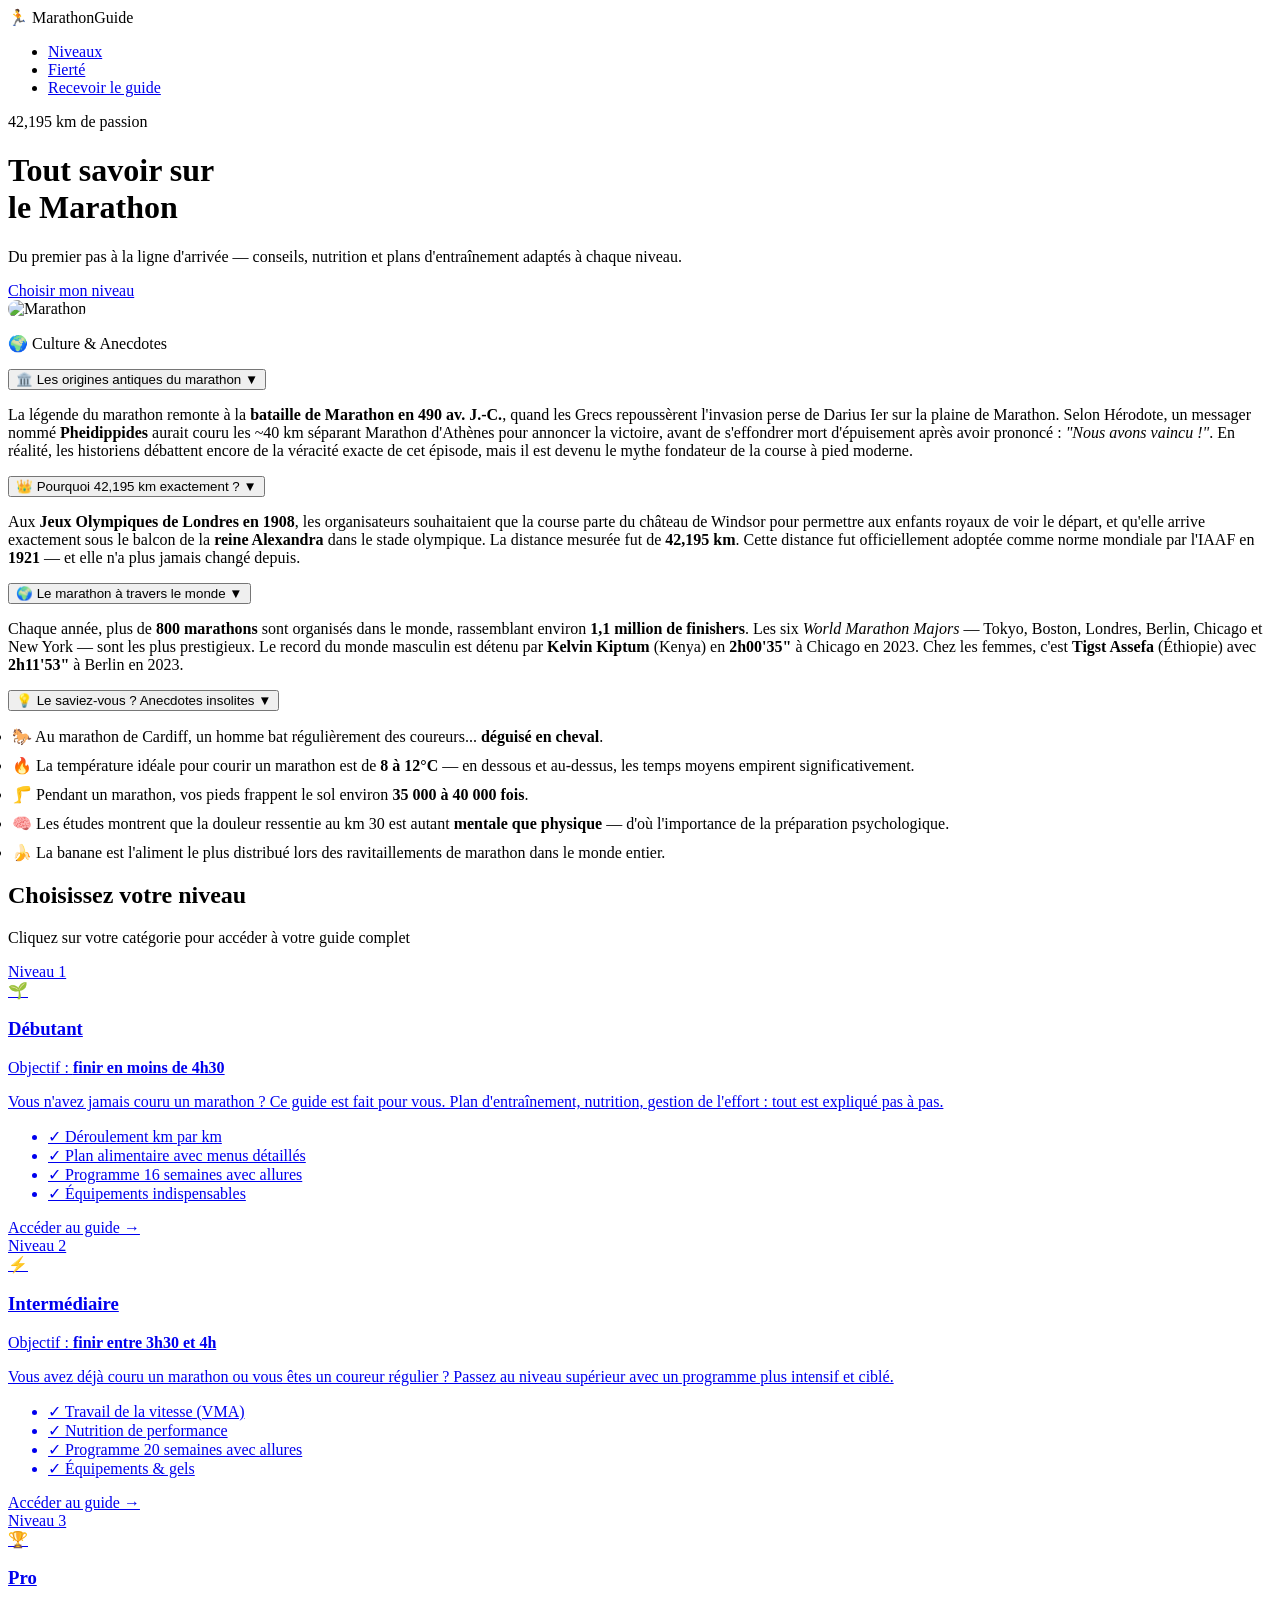
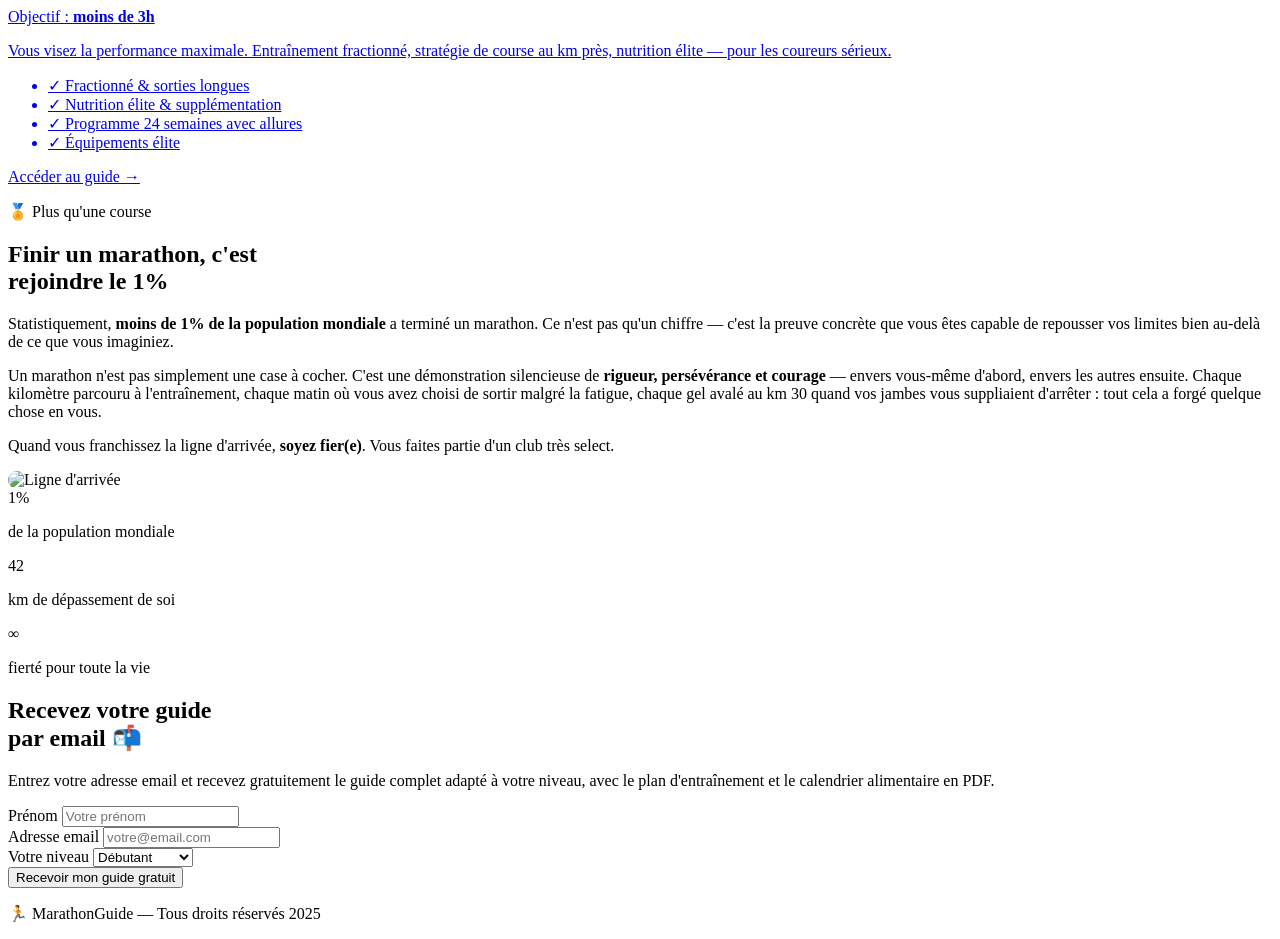
==== index.html @ 60607387 "Add files via upload" ====
<!DOCTYPE html>
<html lang="fr">
<head>
  <meta charset="UTF-8" />
  <meta name="viewport" content="width=device-width, initial-scale=1.0"/>
  <title>Marathon Guide – Tout savoir sur le marathon</title>
  <link rel="preconnect" href="https://fonts.googleapis.com">
  <link href="https://fonts.googleapis.com/css2?family=Bebas+Neue&family=Lora:ital,wght@0,400;0,600;1,400&family=DM+Sans:wght@300;400;500&display=swap" rel="stylesheet">
  <link rel="stylesheet" href="css/style.css">
</head>
<body>

  <!-- NAVBAR -->
  <nav class="navbar">
    <div class="nav-logo">🏃 Marathon<span>Guide</span></div>
    <ul class="nav-links">
      <li><a href="#niveaux">Niveaux</a></li>
      <li><a href="#fierte">Fierté</a></li>
      <li><a href="#contact" class="nav-cta">Recevoir le guide</a></li>
    </ul>
  </nav>

  <!-- HERO -->
  <header class="hero">
    <div class="hero-content">
      <p class="hero-tag">42,195 km de passion</p>
      <h1>Tout savoir sur<br><span>le Marathon</span></h1>
      <p class="hero-sub">Du premier pas à la ligne d'arrivée — conseils, nutrition et plans d'entraînement adaptés à chaque niveau.</p>
      <a href="#niveaux" class="btn-hero">Choisir mon niveau</a>
    </div>
    <div class="hero-visual">
      <img src="images/course.png" alt="Marathon" style="width:100%; height:420px; object-fit:cover; border-radius:18px;">
    </div>
  </header>

  <!-- ====== ACCORDÉON CULTURE ====== -->
  <section class="accordion-section">
    <div class="accordion-wrap">
      <p class="accordion-label">🌍 Culture & Anecdotes</p>

      <div class="accordion-item">
        <button class="accordion-btn" onclick="toggleAccordion(this)">
          <span>🏛️ Les origines antiques du marathon</span>
          <span class="accordion-arrow">▼</span>
        </button>
        <div class="accordion-body">
          <p>La légende du marathon remonte à la <strong>bataille de Marathon en 490 av. J.-C.</strong>, quand les Grecs repoussèrent l'invasion perse de Darius Ier sur la plaine de Marathon. Selon Hérodote, un messager nommé <strong>Pheidippides</strong> aurait couru les ~40 km séparant Marathon d'Athènes pour annoncer la victoire, avant de s'effondrer mort d'épuisement après avoir prononcé : <em>"Nous avons vaincu !"</em>. En réalité, les historiens débattent encore de la véracité exacte de cet épisode, mais il est devenu le mythe fondateur de la course à pied moderne.</p>
        </div>
      </div>

      <div class="accordion-item">
        <button class="accordion-btn" onclick="toggleAccordion(this)">
          <span>👑 Pourquoi 42,195 km exactement ?</span>
          <span class="accordion-arrow">▼</span>
        </button>
        <div class="accordion-body">
          <p>Aux <strong>Jeux Olympiques de Londres en 1908</strong>, les organisateurs souhaitaient que la course parte du château de Windsor pour permettre aux enfants royaux de voir le départ, et qu'elle arrive exactement sous le balcon de la <strong>reine Alexandra</strong> dans le stade olympique. La distance mesurée fut de <strong>42,195 km</strong>. Cette distance fut officiellement adoptée comme norme mondiale par l'IAAF en <strong>1921</strong> — et elle n'a plus jamais changé depuis.</p>
        </div>
      </div>

      <div class="accordion-item">
        <button class="accordion-btn" onclick="toggleAccordion(this)">
          <span>🌍 Le marathon à travers le monde</span>
          <span class="accordion-arrow">▼</span>
        </button>
        <div class="accordion-body">
          <p>Chaque année, plus de <strong>800 marathons</strong> sont organisés dans le monde, rassemblant environ <strong>1,1 million de finishers</strong>. Les six <em>World Marathon Majors</em> — Tokyo, Boston, Londres, Berlin, Chicago et New York — sont les plus prestigieux. Le record du monde masculin est détenu par <strong>Kelvin Kiptum</strong> (Kenya) en <strong>2h00'35"</strong> à Chicago en 2023. Chez les femmes, c'est <strong>Tigst Assefa</strong> (Éthiopie) avec <strong>2h11'53"</strong> à Berlin en 2023.</p>
        </div>
      </div>

      <div class="accordion-item">
        <button class="accordion-btn" onclick="toggleAccordion(this)">
          <span>💡 Le saviez-vous ? Anecdotes insolites</span>
          <span class="accordion-arrow">▼</span>
        </button>
        <div class="accordion-body">
          <ul style="display:flex; flex-direction:column; gap:10px; padding-left:4px;">
            <li>🐎 Au marathon de Cardiff, un homme bat régulièrement des coureurs... <strong>déguisé en cheval</strong>.</li>
            <li>🔥 La température idéale pour courir un marathon est de <strong>8 à 12°C</strong> — en dessous et au-dessus, les temps moyens empirent significativement.</li>
            <li>🦵 Pendant un marathon, vos pieds frappent le sol environ <strong>35 000 à 40 000 fois</strong>.</li>
            <li>🧠 Les études montrent que la douleur ressentie au km 30 est autant <strong>mentale que physique</strong> — d'où l'importance de la préparation psychologique.</li>
            <li>🍌 La banane est l'aliment le plus distribué lors des ravitaillements de marathon dans le monde entier.</li>
          </ul>
        </div>
      </div>

    </div>
  </section>

  <!-- ====== SECTION NIVEAUX ====== -->
  <section class="niveaux" id="niveaux">
    <div class="section-header">
      <h2>Choisissez votre niveau</h2>
      <p>Cliquez sur votre catégorie pour accéder à votre guide complet</p>
    </div>
    <div class="cards-grid">

      <a href="debutant.html" class="level-card debutant">
        <div class="card-badge">Niveau 1</div>
        <div class="card-icon">🌱</div>
        <h3>Débutant</h3>
        <p class="card-goal">Objectif : <strong>finir en moins de 4h30</strong></p>
        <p class="card-desc">Vous n'avez jamais couru un marathon ? Ce guide est fait pour vous. Plan d'entraînement, nutrition, gestion de l'effort : tout est expliqué pas à pas.</p>
        <ul class="card-topics">
          <li>✓ Déroulement km par km</li>
          <li>✓ Plan alimentaire avec menus détaillés</li>
          <li>✓ Programme 16 semaines avec allures</li>
          <li>✓ Équipements indispensables</li>
        </ul>
        <div class="card-cta">Accéder au guide →</div>
      </a>

      <a href="intermediaire.html" class="level-card intermediaire">
        <div class="card-badge">Niveau 2</div>
        <div class="card-icon">⚡</div>
        <h3>Intermédiaire</h3>
        <p class="card-goal">Objectif : <strong>finir entre 3h30 et 4h</strong></p>
        <p class="card-desc">Vous avez déjà couru un marathon ou vous êtes un coureur régulier ? Passez au niveau supérieur avec un programme plus intensif et ciblé.</p>
        <ul class="card-topics">
          <li>✓ Travail de la vitesse (VMA)</li>
          <li>✓ Nutrition de performance</li>
          <li>✓ Programme 20 semaines avec allures</li>
          <li>✓ Équipements & gels</li>
        </ul>
        <div class="card-cta">Accéder au guide →</div>
      </a>

      <a href="pro.html" class="level-card pro">
        <div class="card-badge">Niveau 3</div>
        <div class="card-icon">🏆</div>
        <h3>Pro</h3>
        <p class="card-goal">Objectif : <strong>moins de 3h</strong></p>
        <p class="card-desc">Vous visez la performance maximale. Entraînement fractionné, stratégie de course au km près, nutrition élite — pour les coureurs sérieux.</p>
        <ul class="card-topics">
          <li>✓ Fractionné & sorties longues</li>
          <li>✓ Nutrition élite & supplémentation</li>
          <li>✓ Programme 24 semaines avec allures</li>
          <li>✓ Équipements élite</li>
        </ul>
        <div class="card-cta">Accéder au guide →</div>
      </a>

    </div>
  </section>

  <!-- ====== SECTION FIERTÉ ====== -->
  <section class="fierte-section" id="fierte">
    <div class="fierte-inner">
      <div class="fierte-text">
        <p class="section-tag">🏅 Plus qu'une course</p>
        <h2>Finir un marathon, c'est<br><span>rejoindre le 1%</span></h2>
        <p>Statistiquement, <strong>moins de 1% de la population mondiale</strong> a terminé un marathon. Ce n'est pas qu'un chiffre — c'est la preuve concrète que vous êtes capable de repousser vos limites bien au-delà de ce que vous imaginiez.</p>
        <p>Un marathon n'est pas simplement une case à cocher. C'est une démonstration silencieuse de <strong>rigueur, persévérance et courage</strong> — envers vous-même d'abord, envers les autres ensuite. Chaque kilomètre parcouru à l'entraînement, chaque matin où vous avez choisi de sortir malgré la fatigue, chaque gel avalé au km 30 quand vos jambes vous suppliaient d'arrêter : tout cela a forgé quelque chose en vous.</p>
        <p>Quand vous franchissez la ligne d'arrivée, <strong>soyez fier(e)</strong>. Vous faites partie d'un club très select.</p>
      </div>
      <div class="fierte-visual">
        <img src="images/Finish.png" alt="Ligne d'arrivée" style="width:100%; border-radius:18px; object-fit:cover;">
        <div class="fierte-stats-row">
          <div class="fierte-stat"><span>1%</span><p>de la population mondiale</p></div>
          <div class="fierte-stat"><span>42</span><p>km de dépassement de soi</p></div>
          <div class="fierte-stat"><span>∞</span><p>fierté pour toute la vie</p></div>
        </div>
      </div>
    </div>
  </section>

  <!-- CONTACT -->
  <section class="contact" id="contact">
    <div class="contact-inner">
      <div class="contact-text">
        <h2>Recevez votre guide<br>par email 📬</h2>
        <p>Entrez votre adresse email et recevez gratuitement le guide complet adapté à votre niveau, avec le plan d'entraînement et le calendrier alimentaire en PDF.</p>
      </div>
      <form class="contact-form" onsubmit="handleSubmit(event)">
        <div class="form-group">
          <label for="prenom">Prénom</label>
          <input type="text" id="prenom" placeholder="Votre prénom" required>
        </div>
        <div class="form-group">
          <label for="email">Adresse email</label>
          <input type="email" id="email" placeholder="votre@email.com" required>
        </div>
        <div class="form-group">
          <label for="niveau">Votre niveau</label>
          <select id="niveau">
            <option value="debutant">Débutant</option>
            <option value="intermediaire">Intermédiaire</option>
            <option value="pro">Pro</option>
          </select>
        </div>
        <button type="submit" class="btn-submit">Recevoir mon guide gratuit</button>
        <p class="form-note" id="form-msg"></p>
      </form>
    </div>
  </section>

  <footer class="footer">
    <p>🏃 MarathonGuide — Tous droits réservés 2025</p>
  </footer>

  <script>
    function handleSubmit(e) {
      e.preventDefault();
      const prenom = document.getElementById('prenom').value;
      const msg = document.getElementById('form-msg');
      msg.textContent = `Merci ${prenom} ! Votre guide arrive dans votre boîte mail. 🎉`;
      msg.style.color = '#e8f5e9';
      e.target.reset();
    }

    function toggleAccordion(btn) {
      const body = btn.nextElementSibling;
      const arrow = btn.querySelector('.accordion-arrow');
      const isOpen = body.classList.contains('open');
      /* Fermer tous les autres */
      document.querySelectorAll('.accordion-body.open').forEach(b => {
        b.classList.remove('open');
        b.previousElementSibling.querySelector('.accordion-arrow').textContent = '▼';
      });
      if (!isOpen) {
        body.classList.add('open');
        arrow.textContent = '▲';
      }
    }
  </script>
</body>
</html>
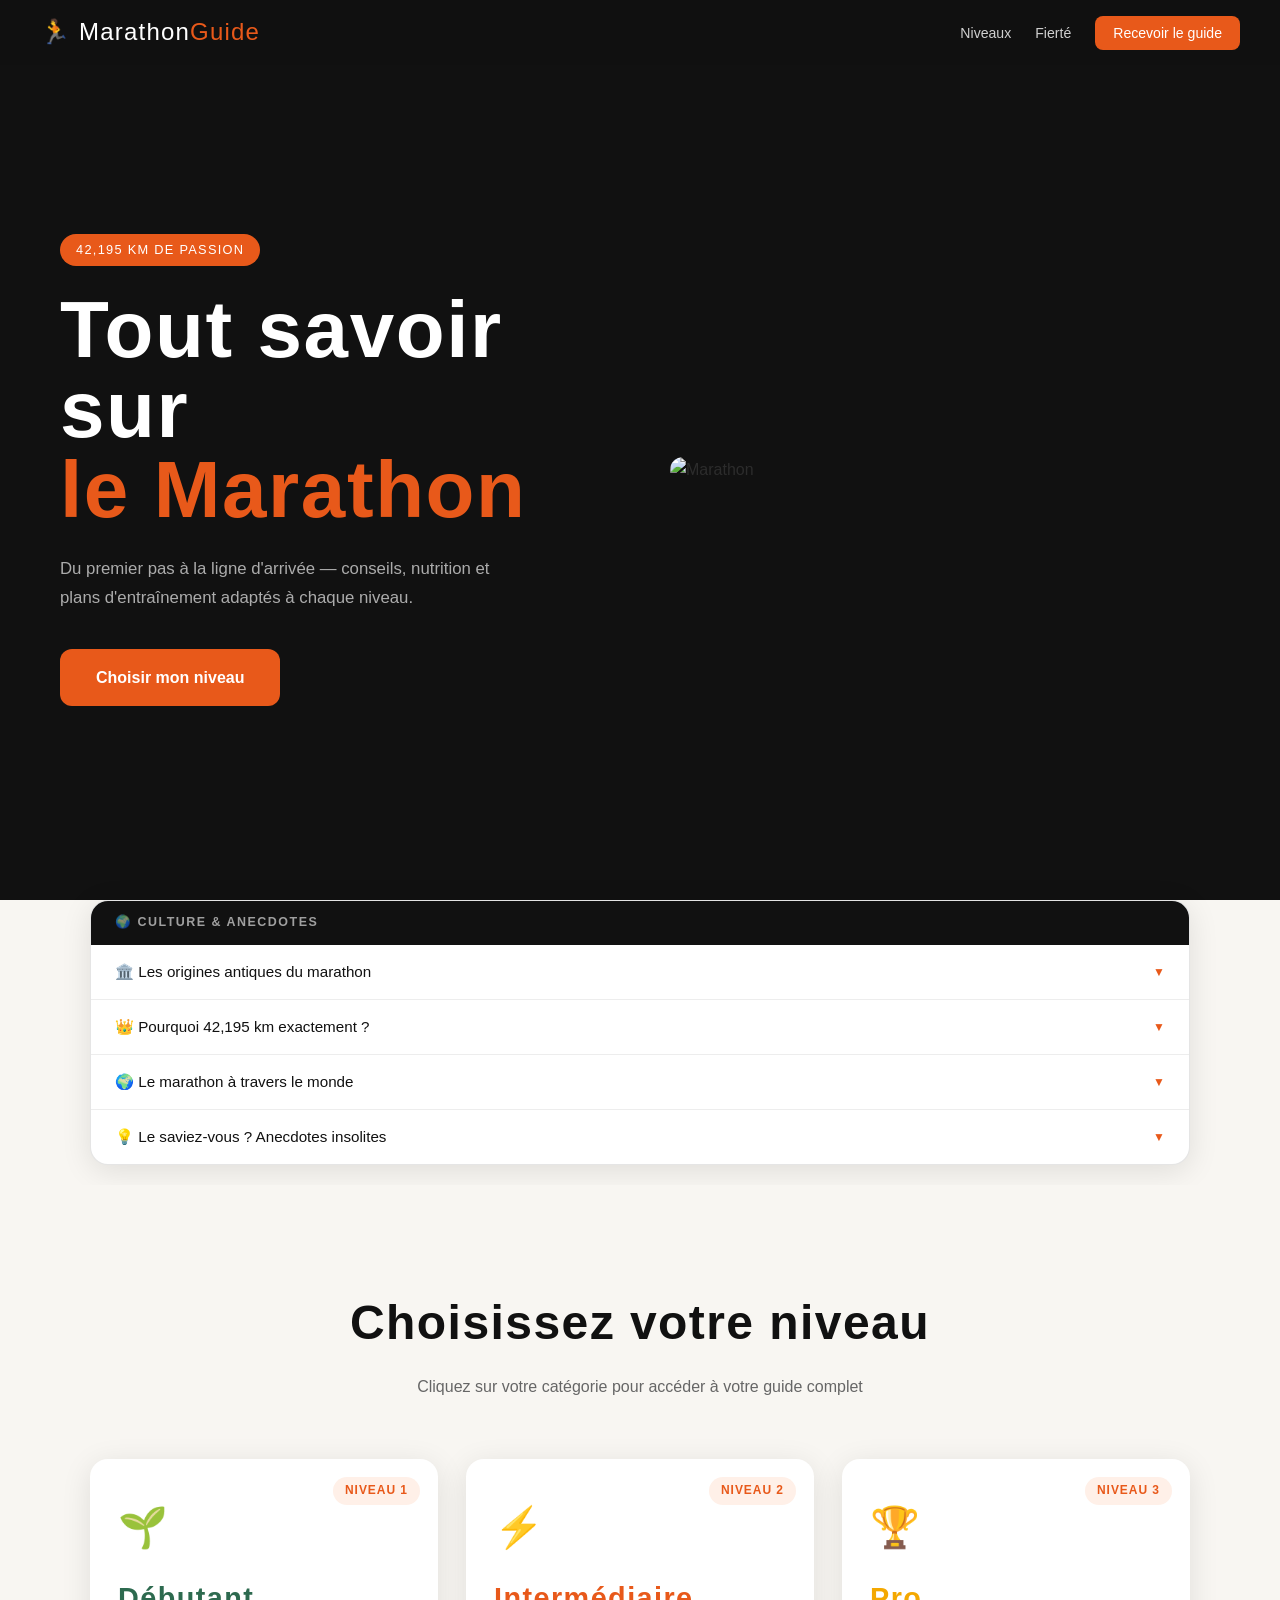
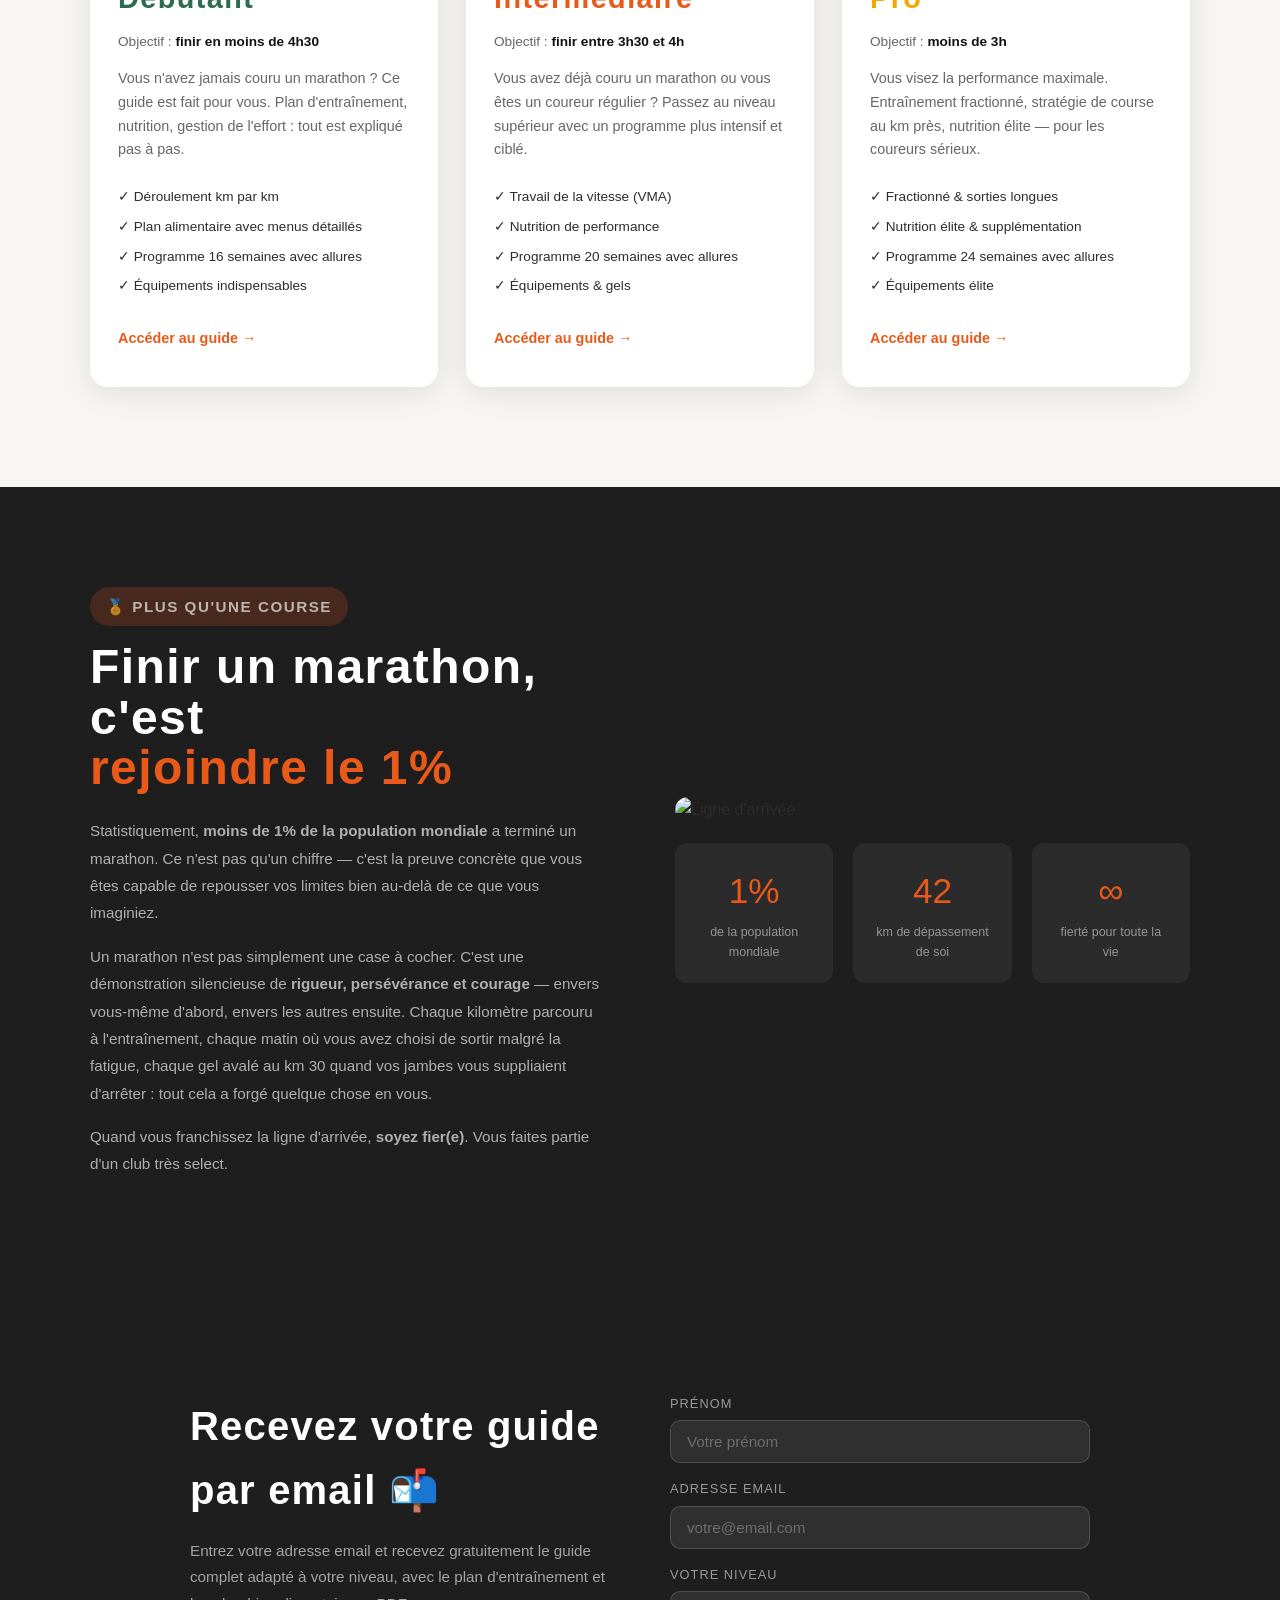
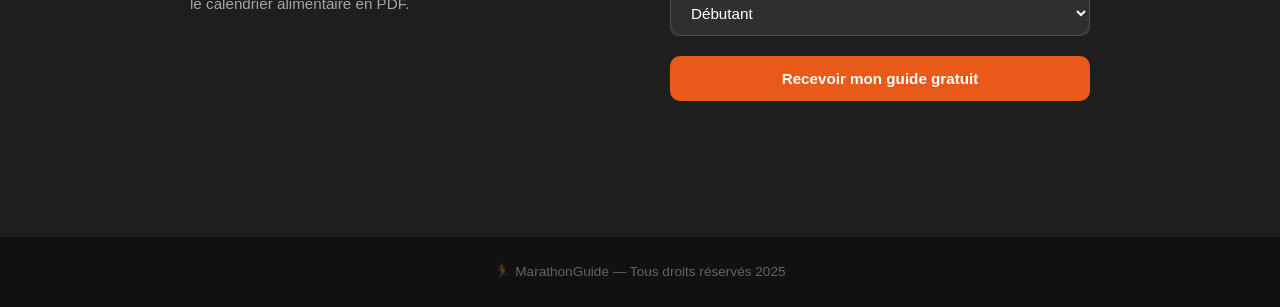
==== commit 5c6340c2: "Update index.html" ====
--- a/index.html
+++ b/index.html
@@ -6,7 +6,7 @@
   <title>Marathon Guide – Tout savoir sur le marathon</title>
   <link rel="preconnect" href="https://fonts.googleapis.com">
   <link href="https://fonts.googleapis.com/css2?family=Bebas+Neue&family=Lora:ital,wght@0,400;0,600;1,400&family=DM+Sans:wght@300;400;500&display=swap" rel="stylesheet">
-  <link rel="stylesheet" href="css/style.css">
+  <link rel="stylesheet" href="style.css">
 </head>
 <body>
 
@@ -224,4 +224,4 @@
     }
   </script>
 </body>
-</html>+</html>
--- a/style.css
+++ b/style.css
@@ -0,0 +1,586 @@
+/* ===========================
+   VARIABLES & RESET
+=========================== */
+*, *::before, *::after { box-sizing: border-box; margin: 0; padding: 0; }
+
+:root {
+  --orange: #e8591a;
+  --orange-dark: #c44a10;
+  --orange-light: #fff0e8;
+  --green: #2d6a4f;
+  --blue: #1a3a6b;
+  --gold: #f4a800;
+  --dark: #111111;
+  --dark2: #1e1e1e;
+  --text: #2c2c2c;
+  --muted: #666;
+  --light: #f8f6f2;
+  --white: #ffffff;
+  --radius: 18px;
+  --shadow: 0 6px 30px rgba(0,0,0,0.10);
+  --shadow-lg: 0 12px 50px rgba(0,0,0,0.18);
+}
+
+html { scroll-behavior: smooth; }
+
+body {
+  font-family: 'DM Sans', sans-serif;
+  color: var(--text);
+  background: var(--light);
+  line-height: 1.6;
+}
+
+/* ===========================
+   NAVBAR
+=========================== */
+.navbar {
+  position: fixed; top: 0; left: 0; right: 0; z-index: 100;
+  display: flex; align-items: center; justify-content: space-between;
+  padding: 0 40px; height: 65px;
+  background: rgba(17,17,17,0.96);
+  backdrop-filter: blur(10px);
+}
+
+.nav-logo {
+  font-family: 'Bebas Neue', sans-serif;
+  font-size: 1.5rem; color: var(--white);
+  text-decoration: none; letter-spacing: 0.05em;
+}
+.nav-logo span { color: var(--orange); }
+
+.nav-links { display: flex; align-items: center; gap: 24px; list-style: none; }
+.nav-links a { color: rgba(255,255,255,0.8); text-decoration: none; font-size: 0.88rem; transition: color 0.2s; }
+.nav-links a:hover { color: var(--white); }
+
+.nav-cta {
+  background: var(--orange) !important; color: var(--white) !important;
+  padding: 9px 18px; border-radius: 8px; font-weight: 500 !important;
+}
+.nav-cta:hover { background: var(--orange-dark) !important; }
+
+/* ===========================
+   HERO
+=========================== */
+.hero {
+  min-height: 100vh; display: flex; align-items: center;
+  background: var(--dark); padding: 100px 60px 60px; gap: 60px;
+}
+.hero-content { flex: 1; max-width: 560px; }
+
+.hero-tag {
+  display: inline-block; background: var(--orange); color: white;
+  font-size: 0.8rem; font-weight: 500; letter-spacing: 0.1em;
+  text-transform: uppercase; padding: 6px 16px; border-radius: 50px; margin-bottom: 24px;
+}
+
+.hero h1 {
+  font-family: 'Bebas Neue', sans-serif;
+  font-size: 5rem; line-height: 1; color: var(--white);
+  margin-bottom: 24px; letter-spacing: 0.02em;
+}
+.hero h1 span { color: var(--orange); }
+
+.hero-sub {
+  font-size: 1.05rem; color: rgba(255,255,255,0.65);
+  line-height: 1.75; margin-bottom: 36px; max-width: 440px;
+}
+
+.btn-hero {
+  display: inline-block; background: var(--orange); color: var(--white);
+  font-size: 1rem; font-weight: 600; padding: 16px 36px; border-radius: 12px;
+  text-decoration: none; transition: background 0.2s, transform 0.15s;
+}
+.btn-hero:hover { background: var(--orange-dark); transform: translateY(-2px); }
+
+.hero-visual { flex: 1; }
+
+/* ===========================
+   SECTION HISTOIRE
+=========================== */
+.histoire-section {
+  background: var(--dark); padding: 100px 60px;
+}
+
+.histoire-inner {
+  max-width: 1100px; margin: 0 auto;
+  display: grid; grid-template-columns: 1.4fr 1fr; gap: 70px; align-items: start;
+}
+
+.section-tag {
+  display: inline-block; background: rgba(232,89,26,0.2); color: var(--orange);
+  font-size: 0.8rem; font-weight: 600; letter-spacing: 0.1em;
+  text-transform: uppercase; padding: 6px 16px; border-radius: 50px; margin-bottom: 16px;
+}
+
+.histoire-text h2 {
+  font-family: 'Bebas Neue', sans-serif;
+  font-size: 2.8rem; color: var(--white); letter-spacing: 0.03em; margin-bottom: 20px;
+}
+
+.histoire-text p {
+  color: rgba(255,255,255,0.65); font-size: 0.95rem; line-height: 1.8; margin-bottom: 16px;
+}
+
+/* Encadré fun fact */
+.funfact-box {
+  display: flex; gap: 16px; align-items: flex-start;
+  background: rgba(244,168,0,0.12); border-left: 3px solid var(--gold);
+  border-radius: 12px; padding: 20px; margin: 24px 0;
+}
+
+.funfact-icon { font-size: 2rem; flex-shrink: 0; }
+
+.funfact-box strong { color: var(--gold); display: block; margin-bottom: 6px; font-size: 0.95rem; }
+.funfact-box p { color: rgba(255,255,255,0.65); font-size: 0.88rem; line-height: 1.65; margin: 0; }
+
+/* Statistiques côté droit */
+.histoire-stats {
+  display: flex; flex-direction: column; gap: 16px;
+}
+
+.stat-card {
+  background: rgba(255,255,255,0.06); border: 1px solid rgba(255,255,255,0.1);
+  border-radius: 14px; padding: 24px;
+}
+
+.stat-number {
+  font-family: 'Bebas Neue', sans-serif;
+  font-size: 3rem; color: var(--orange); letter-spacing: 0.02em; line-height: 1;
+}
+
+.stat-label { color: rgba(255,255,255,0.5); font-size: 0.85rem; margin-top: 4px; }
+
+/* ===========================
+   SECTION NIVEAUX
+=========================== */
+.niveaux { padding: 100px 40px; background: var(--light); }
+
+.section-header { text-align: center; margin-bottom: 60px; }
+.section-header h2 {
+  font-family: 'Bebas Neue', sans-serif;
+  font-size: 3rem; color: var(--dark); letter-spacing: 0.03em; margin-bottom: 12px;
+}
+.section-header p { color: var(--muted); font-size: 1rem; }
+
+.cards-grid {
+  display: grid; grid-template-columns: repeat(3, 1fr);
+  gap: 28px; max-width: 1100px; margin: 0 auto;
+}
+
+.level-card {
+  background: var(--white); border-radius: var(--radius); padding: 36px 28px;
+  text-decoration: none; color: var(--text); box-shadow: var(--shadow);
+  transition: transform 0.25s, box-shadow 0.25s;
+  position: relative; overflow: hidden; display: block;
+  animation: fadeUp 0.6s ease both;
+}
+.level-card:hover { transform: translateY(-6px); box-shadow: var(--shadow-lg); }
+
+.card-badge {
+  position: absolute; top: 18px; right: 18px;
+  font-size: 0.75rem; font-weight: 600; letter-spacing: 0.08em;
+  text-transform: uppercase; padding: 4px 12px; border-radius: 50px;
+  background: var(--orange-light); color: var(--orange);
+}
+
+.card-icon { font-size: 2.5rem; margin-bottom: 16px; display: block; }
+
+.level-card h3 {
+  font-family: 'Bebas Neue', sans-serif;
+  font-size: 1.8rem; letter-spacing: 0.05em; margin-bottom: 10px;
+}
+
+.debutant h3 { color: var(--green); }
+.intermediaire h3 { color: var(--orange); }
+.pro h3 { color: var(--gold); }
+
+.card-goal { font-size: 0.85rem; color: var(--muted); margin-bottom: 14px; }
+.card-goal strong { color: var(--dark); }
+.card-desc { font-size: 0.9rem; color: var(--muted); line-height: 1.65; margin-bottom: 20px; }
+
+.card-topics { list-style: none; margin-bottom: 24px; }
+.card-topics li { font-size: 0.85rem; color: var(--text); padding: 4px 0; }
+
+.card-cta { display: inline-block; font-size: 0.9rem; font-weight: 600; color: var(--orange); transition: letter-spacing 0.2s; }
+.level-card:hover .card-cta { letter-spacing: 0.03em; }
+
+.level-card:nth-child(1) { animation-delay: 0.1s; }
+.level-card:nth-child(2) { animation-delay: 0.2s; }
+.level-card:nth-child(3) { animation-delay: 0.3s; }
+
+/* ===========================
+   SECTION FIERTÉ
+=========================== */
+.fierte-section {
+  background: var(--dark2); padding: 100px 60px;
+}
+
+.fierte-inner {
+  max-width: 1100px; margin: 0 auto;
+  display: grid; grid-template-columns: 1fr 1fr; gap: 70px; align-items: center;
+}
+
+.fierte-text h2 {
+  font-family: 'Bebas Neue', sans-serif;
+  font-size: 3rem; color: var(--white); letter-spacing: 0.03em;
+  line-height: 1.05; margin-bottom: 24px;
+}
+.fierte-text h2 span { color: var(--orange); }
+.fierte-text p { color: rgba(255,255,255,0.65); font-size: 0.95rem; line-height: 1.8; margin-bottom: 16px; }
+
+.fierte-stats-row {
+  display: flex; gap: 20px; margin-top: 20px;
+}
+
+.fierte-stat {
+  background: rgba(255,255,255,0.06); border-radius: 12px;
+  padding: 20px; text-align: center; flex: 1;
+}
+
+.fierte-stat span {
+  font-family: 'Bebas Neue', sans-serif;
+  font-size: 2.2rem; color: var(--orange); display: block;
+}
+
+.fierte-stat p { color: rgba(255,255,255,0.5); font-size: 0.78rem; margin-top: 4px; }
+
+/* ===========================
+   CONTACT
+=========================== */
+.contact { background: var(--dark2); padding: 100px 40px; }
+
+.contact-inner {
+  max-width: 900px; margin: 0 auto;
+  display: grid; grid-template-columns: 1fr 1fr; gap: 60px; align-items: start;
+}
+
+.contact-text h2 {
+  font-family: 'Bebas Neue', sans-serif;
+  font-size: 2.5rem; color: var(--white); letter-spacing: 0.03em; margin-bottom: 16px;
+}
+.contact-text p { color: rgba(255,255,255,0.6); font-size: 0.95rem; line-height: 1.75; }
+
+.contact-form { display: flex; flex-direction: column; gap: 16px; }
+
+.form-group { display: flex; flex-direction: column; gap: 6px; }
+
+.form-group label {
+  font-size: 0.8rem; font-weight: 500;
+  color: rgba(255,255,255,0.55); text-transform: uppercase; letter-spacing: 0.08em;
+}
+
+.form-group input, .form-group select {
+  background: rgba(255,255,255,0.08); border: 1px solid rgba(255,255,255,0.15);
+  border-radius: 10px; padding: 12px 16px; color: var(--white);
+  font-size: 0.95rem; font-family: 'DM Sans', sans-serif; outline: none; transition: border-color 0.2s;
+}
+.form-group input::placeholder { color: rgba(255,255,255,0.3); }
+.form-group input:focus, .form-group select:focus { border-color: var(--orange); }
+.form-group select option { background: var(--dark2); }
+
+.btn-submit {
+  background: var(--orange); color: var(--white); border: none;
+  border-radius: 10px; padding: 14px; font-size: 0.95rem; font-weight: 600;
+  font-family: 'DM Sans', sans-serif; cursor: pointer; transition: background 0.2s, transform 0.15s; margin-top: 4px;
+}
+.btn-submit:hover { background: var(--orange-dark); transform: translateY(-2px); }
+.form-note { font-size: 0.85rem; min-height: 20px; text-align: center; }
+
+/* ===========================
+   FOOTER
+=========================== */
+.footer {
+  background: var(--dark); text-align: center; padding: 24px;
+  color: rgba(255,255,255,0.35); font-size: 0.85rem;
+}
+
+/* ===========================
+   PAGES INTÉRIEURES
+=========================== */
+.inner-hero {
+  padding: 130px 60px 70px; background: var(--dark);
+  position: relative; overflow: hidden;
+}
+
+.debutant-bg { border-bottom: 4px solid var(--green); }
+.intermediaire-bg { border-bottom: 4px solid var(--orange); }
+.pro-bg { border-bottom: 4px solid var(--gold); }
+
+.inner-hero-content { position: relative; z-index: 1; max-width: 700px; }
+
+.level-tag {
+  display: inline-block; padding: 6px 18px; border-radius: 50px;
+  font-size: 0.85rem; font-weight: 600; margin-bottom: 20px;
+  background: rgba(255,255,255,0.12); color: var(--white);
+}
+
+.inner-hero h1 {
+  font-family: 'Bebas Neue', sans-serif;
+  font-size: 4rem; color: var(--white); letter-spacing: 0.03em;
+  margin-bottom: 14px; line-height: 1;
+}
+.inner-hero p { color: rgba(255,255,255,0.65); font-size: 1rem; }
+.inner-hero p strong { color: var(--white); }
+
+/* Onglets de navigation intérieure */
+.tab-nav {
+  background: var(--dark2); display: flex; gap: 0;
+  border-bottom: 1px solid rgba(255,255,255,0.08); position: sticky; top: 65px; z-index: 90;
+  overflow-x: auto;
+}
+
+.tab-link {
+  color: rgba(255,255,255,0.5); text-decoration: none; font-size: 0.88rem; font-weight: 500;
+  padding: 16px 24px; border-bottom: 3px solid transparent; white-space: nowrap;
+  transition: color 0.2s, border-color 0.2s;
+}
+.tab-link:hover, .tab-link.active { color: var(--white); border-bottom-color: var(--orange); }
+
+.inner-main { max-width: 960px; margin: 0 auto; padding: 0 30px; }
+
+/* Blocs de contenu */
+.content-block { padding: 70px 0; border-bottom: 1px solid rgba(0,0,0,0.08); }
+
+.content-block h2 {
+  font-family: 'Bebas Neue', sans-serif;
+  font-size: 2.2rem; letter-spacing: 0.04em; color: var(--dark); margin-bottom: 14px;
+}
+.content-block > p {
+  color: var(--muted); margin-bottom: 36px; font-size: 0.97rem; max-width: 700px;
+}
+
+/* ===========================
+   TIMELINE
+=========================== */
+.timeline { display: flex; flex-direction: column; position: relative; }
+
+.timeline::before {
+  content: ''; position: absolute; left: 68px; top: 0; bottom: 0;
+  width: 2px; background: linear-gradient(to bottom, var(--orange), var(--orange-light));
+}
+
+.timeline-item { display: flex; gap: 28px; padding: 20px 0; align-items: flex-start; position: relative; }
+
+.timeline-km {
+  min-width: 90px; background: var(--orange); color: white;
+  font-size: 0.75rem; font-weight: 700; text-align: center;
+  padding: 8px 10px; border-radius: 8px; position: relative; z-index: 1; flex-shrink: 0;
+}
+.wall .timeline-km { background: #c0392b; }
+
+.timeline-info { background: var(--white); border-radius: 12px; padding: 18px 22px; box-shadow: var(--shadow); flex: 1; }
+.timeline-info h4 { font-weight: 600; font-size: 0.97rem; margin-bottom: 8px; color: var(--dark); }
+.timeline-info p { font-size: 0.88rem; color: var(--muted); line-height: 1.65; }
+
+/* ===========================
+   NUTRITION
+=========================== */
+.nutrition-grid { display: grid; grid-template-columns: repeat(2, 1fr); gap: 20px; }
+
+.nutrition-card { background: var(--white); border-radius: var(--radius); padding: 28px 24px; box-shadow: var(--shadow); }
+.highlight-card { border: 2px solid var(--orange); }
+
+.nutrition-phase {
+  display: inline-block; background: var(--orange-light); color: var(--orange);
+  font-size: 0.72rem; font-weight: 700; text-transform: uppercase;
+  letter-spacing: 0.1em; padding: 4px 12px; border-radius: 50px; margin-bottom: 12px;
+}
+
+.nutrition-card h4 { font-weight: 600; font-size: 1rem; margin-bottom: 14px; color: var(--dark); }
+
+.nutrition-card ul { list-style: none; display: flex; flex-direction: column; gap: 8px; }
+.nutrition-card li { font-size: 0.87rem; color: var(--text); line-height: 1.5; }
+
+/* ===========================
+   LÉGENDE ALLURES
+=========================== */
+.pace-legend {
+  display: flex; flex-wrap: wrap; gap: 16px;
+  background: var(--white); border-radius: 12px;
+  padding: 16px 20px; margin-bottom: 24px;
+  box-shadow: var(--shadow);
+}
+
+.pace-item { display: flex; align-items: center; gap: 8px; font-size: 0.85rem; color: var(--text); }
+
+.pace-dot {
+  width: 12px; height: 12px; border-radius: 50%; flex-shrink: 0;
+}
+.pace-dot.footing { background: #6c9; }
+.pace-dot.marathon { background: var(--orange); }
+.pace-dot.accel { background: #e74c3c; }
+.pace-dot.lent { background: #3498db; }
+
+/* ===========================
+   TABLEAU ENTRAÎNEMENT
+=========================== */
+.training-table-wrap {
+  overflow-x: auto; border-radius: var(--radius);
+  box-shadow: var(--shadow); margin-bottom: 16px;
+}
+
+.training-table { width: 100%; border-collapse: collapse; background: var(--white); font-size: 0.84rem; }
+
+.training-table thead { background: var(--dark); color: var(--white); }
+.training-table th { padding: 14px 16px; text-align: left; font-weight: 500; font-size: 0.82rem; letter-spacing: 0.04em; }
+
+.training-table td { padding: 12px 16px; border-bottom: 1px solid rgba(0,0,0,0.06); color: var(--text); vertical-align: top; }
+.training-table td small { color: var(--orange); font-size: 0.78rem; display: block; margin-top: 3px; }
+
+.training-table tbody tr:nth-child(even) { background: var(--light); }
+.training-table tr.taper td { color: var(--orange); font-style: italic; }
+.training-table tbody tr:last-child td { font-weight: 600; }
+
+.table-note { font-size: 0.85rem; color: var(--muted); }
+
+/* ===========================
+   ÉQUIPEMENT
+=========================== */
+.equip-grid { display: grid; grid-template-columns: repeat(2, 1fr); gap: 20px; }
+
+.equip-card { background: var(--white); border-radius: var(--radius); padding: 28px 24px; box-shadow: var(--shadow); }
+
+.equip-icon { font-size: 2rem; margin-bottom: 12px; display: block; }
+.equip-card h4 { font-weight: 600; font-size: 1rem; margin-bottom: 10px; color: var(--dark); }
+.equip-card p { font-size: 0.88rem; color: var(--muted); line-height: 1.65; margin-bottom: 12px; }
+
+.equip-tip {
+  background: #f0f8f0; border-left: 3px solid #6c9; border-radius: 8px;
+  padding: 12px 14px; font-size: 0.84rem; color: var(--text); line-height: 1.6;
+}
+
+.equip-warning {
+  background: #fff5f0; border-left: 3px solid var(--orange); border-radius: 8px;
+  padding: 12px 14px; font-size: 0.84rem; color: var(--text); line-height: 1.6; margin-bottom: 10px;
+}
+
+/* ===========================
+   PHOTOS PLACEHOLDER
+=========================== */
+.photo-placeholder {
+  border: 2px dashed rgba(0,0,0,0.15); border-radius: var(--radius);
+  padding: 40px; text-align: center; margin-top: 40px;
+  color: var(--muted); font-size: 2rem;
+}
+.photo-placeholder p { font-size: 0.88rem; margin-top: 10px; color: var(--muted); }
+.photo-placeholder small { font-family: monospace; color: var(--orange); }
+
+.dark-placeholder {
+  border-color: rgba(255,255,255,0.15); color: rgba(255,255,255,0.4);
+}
+.dark-placeholder p { color: rgba(255,255,255,0.4); }
+
+/* ===========================
+   ANIMATION
+=========================== */
+@keyframes fadeUp {
+  from { opacity: 0; transform: translateY(24px); }
+  to   { opacity: 1; transform: translateY(0); }
+}
+
+/* ===========================
+   ACCORDÉON CULTURE
+=========================== */
+.accordion-section {
+  background: var(--light);
+  padding: 0 40px 20px;
+}
+
+.accordion-wrap {
+  max-width: 1100px;
+  margin: 0 auto;
+  border: 1px solid rgba(0,0,0,0.10);
+  border-radius: var(--radius);
+  overflow: hidden;
+  background: var(--white);
+  box-shadow: var(--shadow);
+}
+
+/* Label en haut de l'accordéon */
+.accordion-label {
+  background: var(--dark);
+  color: rgba(255,255,255,0.6);
+  font-size: 0.78rem;
+  font-weight: 600;
+  letter-spacing: 0.12em;
+  text-transform: uppercase;
+  padding: 12px 24px;
+}
+
+/* Chaque item */
+.accordion-item {
+  border-bottom: 1px solid rgba(0,0,0,0.07);
+}
+.accordion-item:last-child { border-bottom: none; }
+
+/* Bouton cliquable */
+.accordion-btn {
+  width: 100%;
+  display: flex;
+  justify-content: space-between;
+  align-items: center;
+  padding: 18px 24px;
+  background: none;
+  border: none;
+  cursor: pointer;
+  font-family: 'DM Sans', sans-serif;
+  font-size: 0.95rem;
+  font-weight: 500;
+  color: var(--dark);
+  text-align: left;
+  transition: background 0.2s;
+}
+.accordion-btn:hover { background: var(--light); }
+
+.accordion-arrow {
+  font-size: 0.75rem;
+  color: var(--orange);
+  transition: transform 0.3s;
+  flex-shrink: 0;
+  margin-left: 12px;
+}
+
+/* Corps dépliable */
+.accordion-body {
+  max-height: 0;
+  overflow: hidden;
+  transition: max-height 0.4s ease, padding 0.3s ease;
+  padding: 0 24px;
+}
+
+.accordion-body.open {
+  max-height: 400px;
+  padding: 0 24px 20px;
+}
+
+.accordion-body p {
+  font-size: 0.9rem;
+  color: var(--muted);
+  line-height: 1.75;
+}
+
+.accordion-body li {
+  font-size: 0.9rem;
+  color: var(--muted);
+  line-height: 1.7;
+}
+
+/* ===========================
+   RESPONSIVE
+=========================== */
+@media (max-width: 900px) {
+  .hero { flex-direction: column; padding: 100px 30px 60px; }
+  .hero h1 { font-size: 3.5rem; }
+  .cards-grid { grid-template-columns: 1fr; }
+  .contact-inner { grid-template-columns: 1fr; gap: 40px; }
+  .nutrition-grid { grid-template-columns: 1fr; }
+  .equip-grid { grid-template-columns: 1fr; }
+  .inner-hero { padding: 110px 30px 50px; }
+  .inner-hero h1 { font-size: 2.8rem; }
+  .navbar { padding: 0 20px; }
+  .nav-links { gap: 12px; }
+  .histoire-inner { grid-template-columns: 1fr; }
+  .fierte-inner { grid-template-columns: 1fr; }
+  .fierte-stats-row { flex-direction: column; }
+  .pace-legend { flex-direction: column; gap: 8px; }
+}
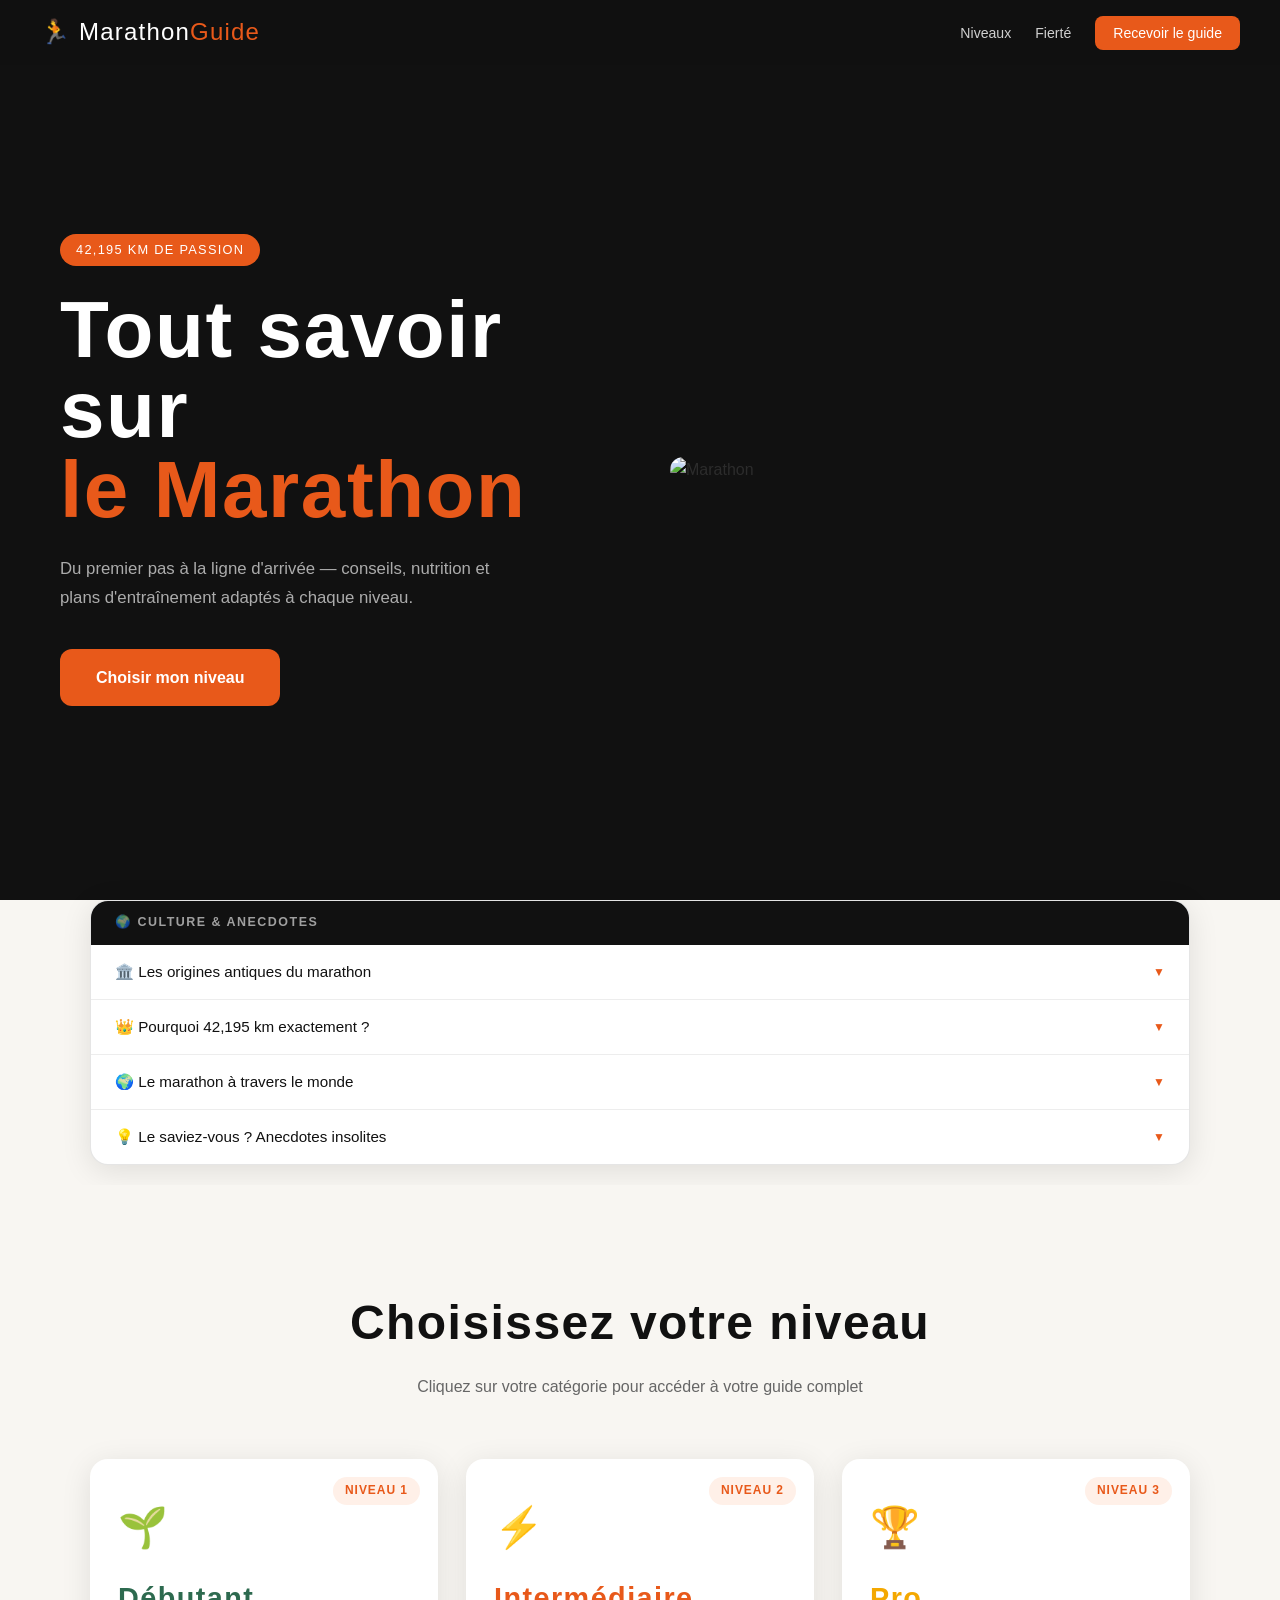
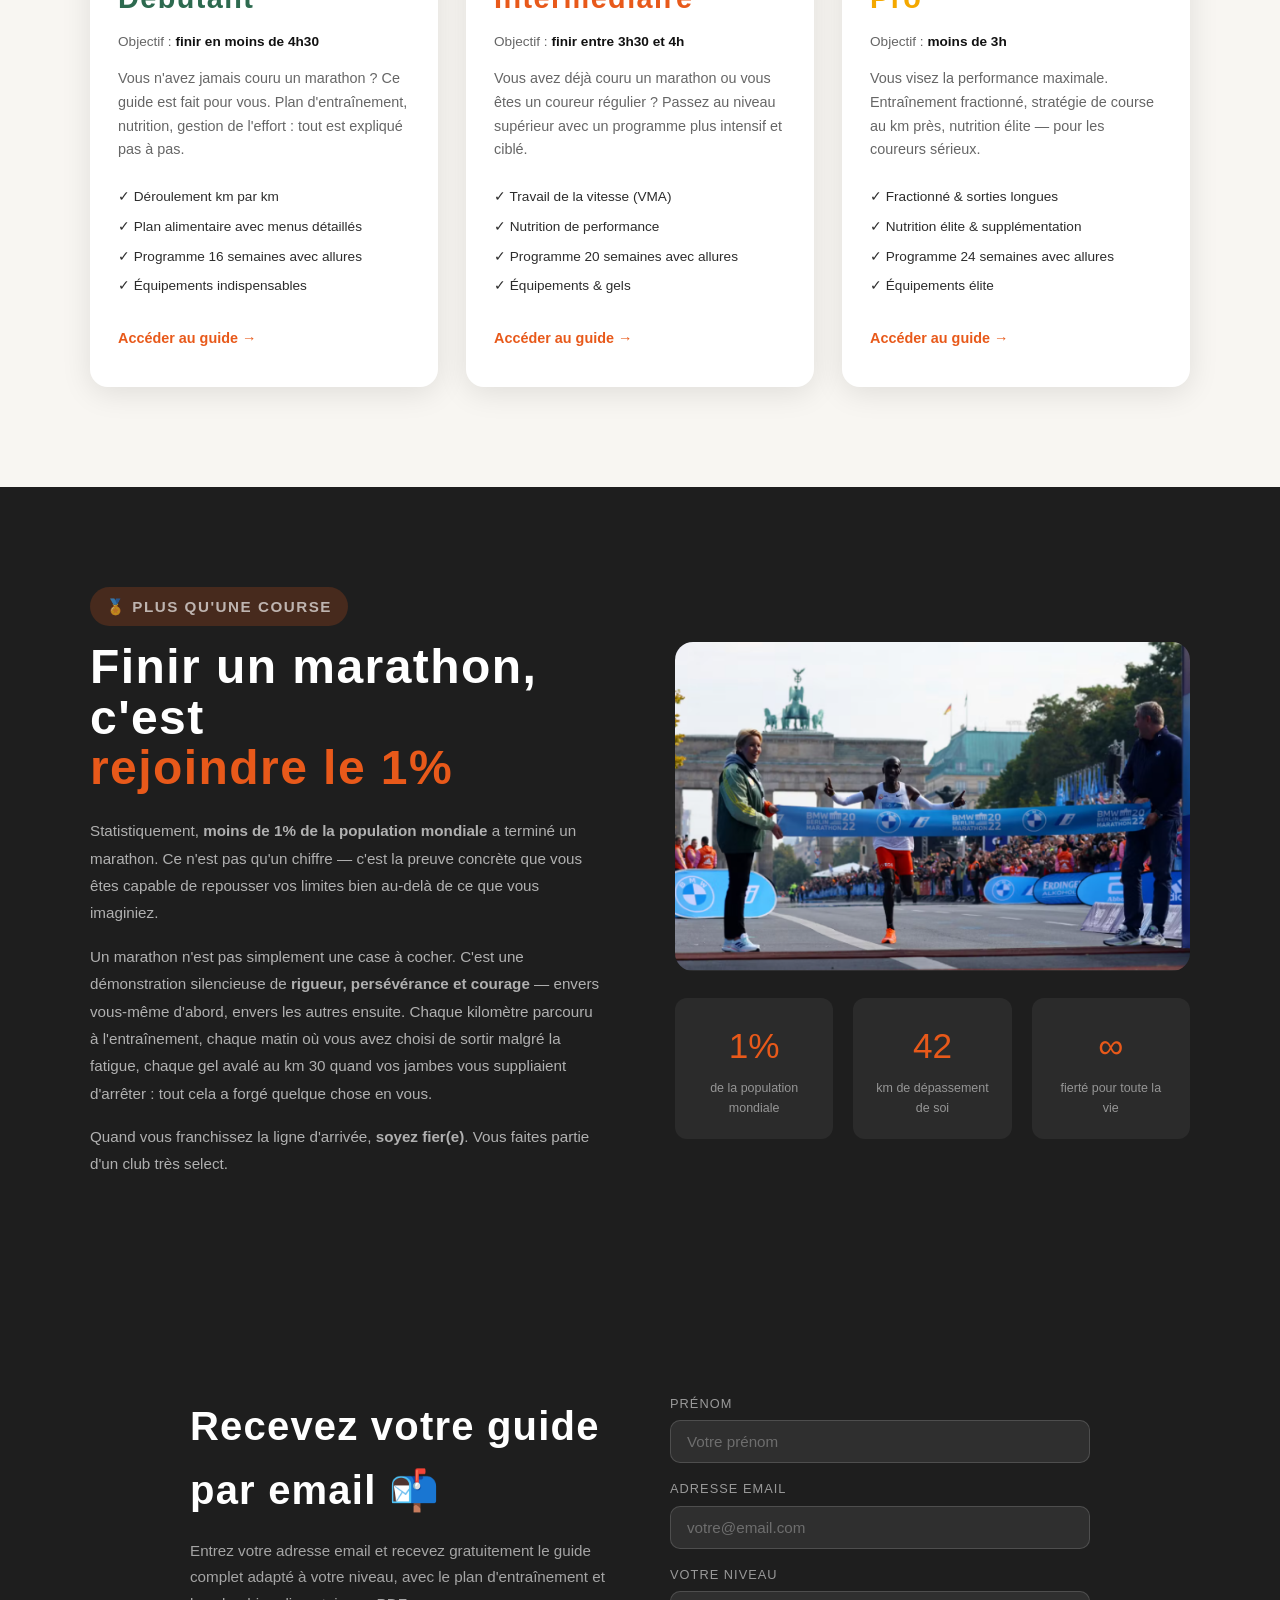
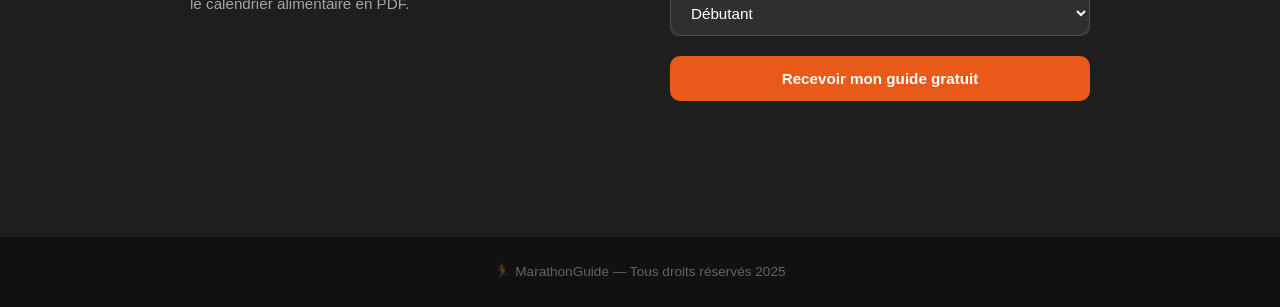
==== commit f6a4a470: "Update index.html" ====
--- a/index.html
+++ b/index.html
@@ -29,7 +29,7 @@
       <a href="#niveaux" class="btn-hero">Choisir mon niveau</a>
     </div>
     <div class="hero-visual">
-      <img src="images/course.png" alt="Marathon" style="width:100%; height:420px; object-fit:cover; border-radius:18px;">
+      <img src="course.png" alt="Marathon" style="width:100%; height:420px; object-fit:cover; border-radius:18px;">
     </div>
   </header>
 
@@ -154,7 +154,7 @@
         <p>Quand vous franchissez la ligne d'arrivée, <strong>soyez fier(e)</strong>. Vous faites partie d'un club très select.</p>
       </div>
       <div class="fierte-visual">
-        <img src="images/Finish.png" alt="Ligne d'arrivée" style="width:100%; border-radius:18px; object-fit:cover;">
+        <img src="Finish.png" alt="Ligne d'arrivée" style="width:100%; border-radius:18px; object-fit:cover;">
         <div class="fierte-stats-row">
           <div class="fierte-stat"><span>1%</span><p>de la population mondiale</p></div>
           <div class="fierte-stat"><span>42</span><p>km de dépassement de soi</p></div>
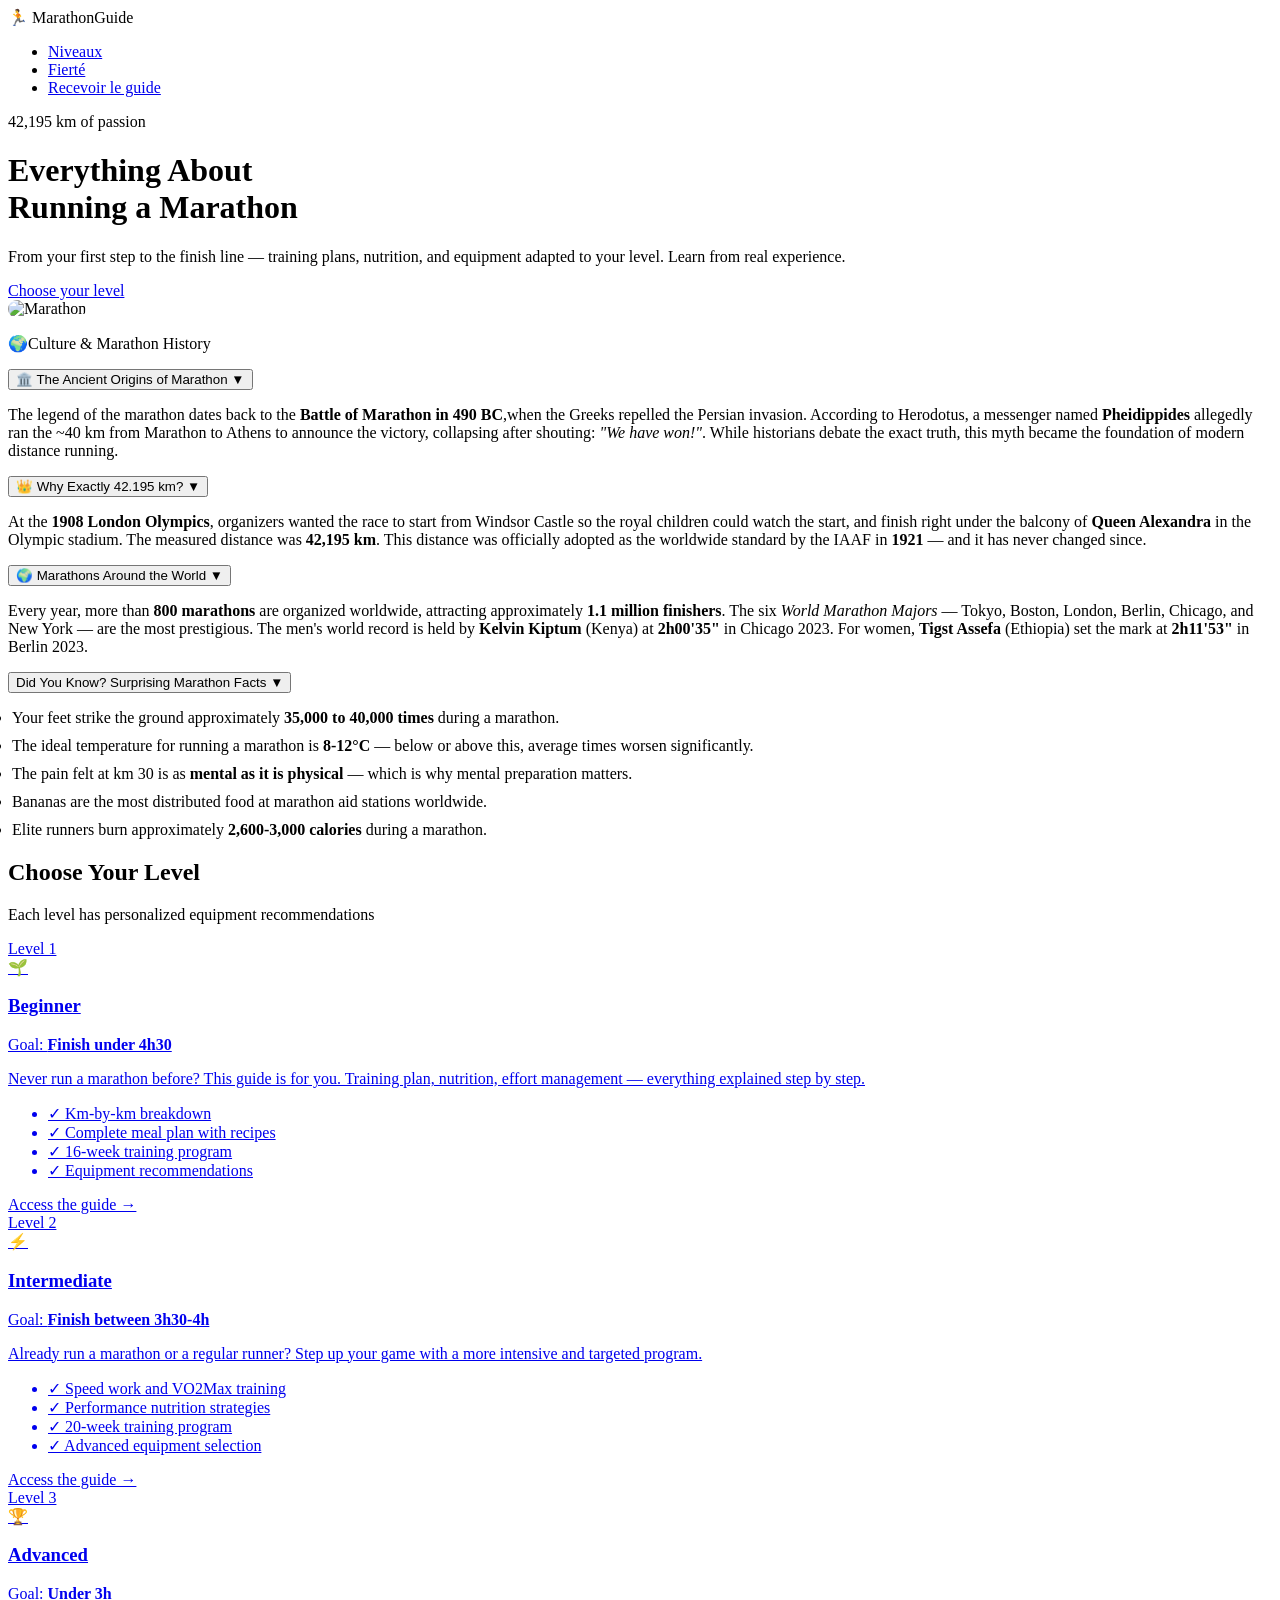
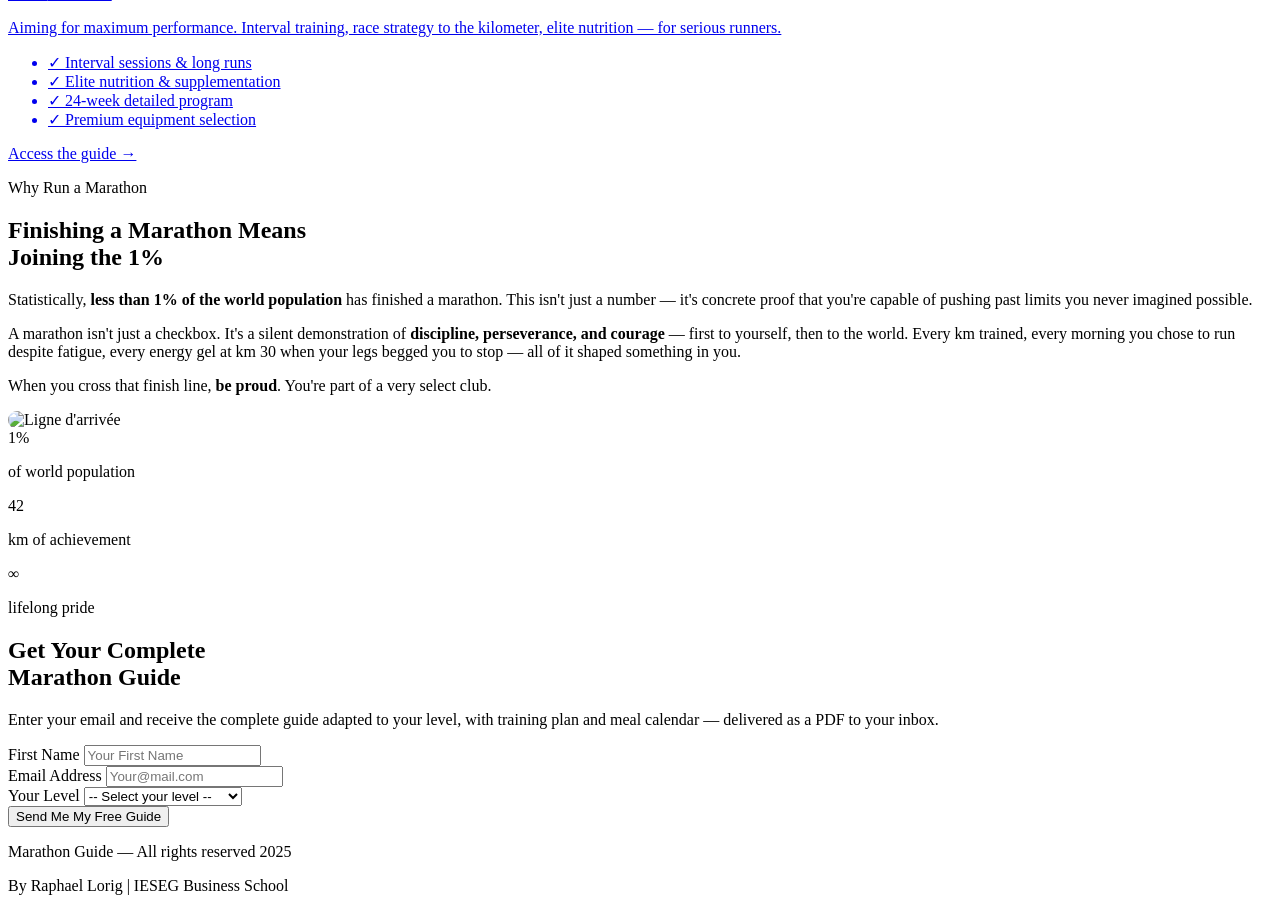
==== commit c2dfe0b0: "Update index.html" ====
--- a/index.html
+++ b/index.html
@@ -1,12 +1,12 @@
 <!DOCTYPE html>
-<html lang="fr">
+<html lang="en">
 <head>
   <meta charset="UTF-8" />
   <meta name="viewport" content="width=device-width, initial-scale=1.0"/>
-  <title>Marathon Guide – Tout savoir sur le marathon</title>
+  <title>Marathon Guide – Everything You Need to Know About Marathon Running</title>
   <link rel="preconnect" href="https://fonts.googleapis.com">
   <link href="https://fonts.googleapis.com/css2?family=Bebas+Neue&family=Lora:ital,wght@0,400;0,600;1,400&family=DM+Sans:wght@300;400;500&display=swap" rel="stylesheet">
-  <link rel="stylesheet" href="style.css">
+  <link rel="stylesheet" href="css/style.css">
 </head>
 <body>
 
@@ -15,7 +15,7 @@
     <div class="nav-logo">🏃 Marathon<span>Guide</span></div>
     <ul class="nav-links">
       <li><a href="#niveaux">Niveaux</a></li>
-      <li><a href="#fierte">Fierté</a></li>
+      <li><a href="#pride">Fierté</a></li>
       <li><a href="#contact" class="nav-cta">Recevoir le guide</a></li>
     </ul>
   </nav>
@@ -23,63 +23,63 @@
   <!-- HERO -->
   <header class="hero">
     <div class="hero-content">
-      <p class="hero-tag">42,195 km de passion</p>
-      <h1>Tout savoir sur<br><span>le Marathon</span></h1>
-      <p class="hero-sub">Du premier pas à la ligne d'arrivée — conseils, nutrition et plans d'entraînement adaptés à chaque niveau.</p>
-      <a href="#niveaux" class="btn-hero">Choisir mon niveau</a>
+      <p class="hero-tag">42,195 km of passion</p>
+      <h1>Everything About<br><span>Running a Marathon</span></h1>
+      <p class="hero-sub">From your first step to the finish line — training plans, nutrition, and equipment adapted to your level. Learn from real experience.</p>
+      <a href="#niveaux" class="btn-hero">Choose your level</a>
     </div>
     <div class="hero-visual">
-      <img src="course.png" alt="Marathon" style="width:100%; height:420px; object-fit:cover; border-radius:18px;">
+      <img src="images/course.JPG" alt="Marathon" style="width:100%; height:420px; object-fit:cover; border-radius:18px;">
     </div>
   </header>
 
   <!-- ====== ACCORDÉON CULTURE ====== -->
   <section class="accordion-section">
     <div class="accordion-wrap">
-      <p class="accordion-label">🌍 Culture & Anecdotes</p>
-
-      <div class="accordion-item">
-        <button class="accordion-btn" onclick="toggleAccordion(this)">
-          <span>🏛️ Les origines antiques du marathon</span>
+      <p class="accordion-label">🌍Culture & Marathon History</p>
+
+      <div class="accordion-item">
+        <button class="accordion-btn" onclick="toggleAccordion(this)">
+          <span>🏛️ The Ancient Origins of Marathon</span>
           <span class="accordion-arrow">▼</span>
         </button>
         <div class="accordion-body">
-          <p>La légende du marathon remonte à la <strong>bataille de Marathon en 490 av. J.-C.</strong>, quand les Grecs repoussèrent l'invasion perse de Darius Ier sur la plaine de Marathon. Selon Hérodote, un messager nommé <strong>Pheidippides</strong> aurait couru les ~40 km séparant Marathon d'Athènes pour annoncer la victoire, avant de s'effondrer mort d'épuisement après avoir prononcé : <em>"Nous avons vaincu !"</em>. En réalité, les historiens débattent encore de la véracité exacte de cet épisode, mais il est devenu le mythe fondateur de la course à pied moderne.</p>
-        </div>
-      </div>
-
-      <div class="accordion-item">
-        <button class="accordion-btn" onclick="toggleAccordion(this)">
-          <span>👑 Pourquoi 42,195 km exactement ?</span>
+          <p>The legend of the marathon dates back to the <strong>Battle of Marathon in 490 BC</strong>,when the Greeks repelled the Persian invasion. According to Herodotus, a messenger named <strong>Pheidippides</strong> allegedly ran the ~40 km from Marathon to Athens to announce the victory, collapsing after shouting: <em>"We have won!"</em>. While historians debate the exact truth, this myth became the foundation of modern distance running.</p>
+        </div>
+      </div>
+
+      <div class="accordion-item">
+        <button class="accordion-btn" onclick="toggleAccordion(this)">
+          <span>👑 Why Exactly 42.195 km?</span>
           <span class="accordion-arrow">▼</span>
         </button>
         <div class="accordion-body">
-          <p>Aux <strong>Jeux Olympiques de Londres en 1908</strong>, les organisateurs souhaitaient que la course parte du château de Windsor pour permettre aux enfants royaux de voir le départ, et qu'elle arrive exactement sous le balcon de la <strong>reine Alexandra</strong> dans le stade olympique. La distance mesurée fut de <strong>42,195 km</strong>. Cette distance fut officiellement adoptée comme norme mondiale par l'IAAF en <strong>1921</strong> — et elle n'a plus jamais changé depuis.</p>
-        </div>
-      </div>
-
-      <div class="accordion-item">
-        <button class="accordion-btn" onclick="toggleAccordion(this)">
-          <span>🌍 Le marathon à travers le monde</span>
-          <span class="accordion-arrow">▼</span>
-        </button>
-        <div class="accordion-body">
-          <p>Chaque année, plus de <strong>800 marathons</strong> sont organisés dans le monde, rassemblant environ <strong>1,1 million de finishers</strong>. Les six <em>World Marathon Majors</em> — Tokyo, Boston, Londres, Berlin, Chicago et New York — sont les plus prestigieux. Le record du monde masculin est détenu par <strong>Kelvin Kiptum</strong> (Kenya) en <strong>2h00'35"</strong> à Chicago en 2023. Chez les femmes, c'est <strong>Tigst Assefa</strong> (Éthiopie) avec <strong>2h11'53"</strong> à Berlin en 2023.</p>
-        </div>
-      </div>
-
-      <div class="accordion-item">
-        <button class="accordion-btn" onclick="toggleAccordion(this)">
-          <span>💡 Le saviez-vous ? Anecdotes insolites</span>
+          <p>At the <strong>1908 London Olympics</strong>, organizers wanted the race to start from Windsor Castle so the royal children could watch the start, and finish right under the balcony of <strong>Queen Alexandra</strong> in the Olympic stadium. The measured distance was <strong>42,195 km</strong>.  This distance was officially adopted as the worldwide standard by the IAAF in <strong>1921</strong> — and it has never changed since.</p>
+        </div>
+      </div>
+
+      <div class="accordion-item">
+        <button class="accordion-btn" onclick="toggleAccordion(this)">
+          <span>🌍 Marathons Around the World</span>
+          <span class="accordion-arrow">▼</span>
+        </button>
+         <div class="accordion-body">
+          <p>Every year, more than <strong>800 marathons</strong> are organized worldwide, attracting approximately <strong>1.1 million finishers</strong>. The six <em>World Marathon Majors</em> — Tokyo, Boston, London, Berlin, Chicago, and New York — are the most prestigious. The men's world record is held by <strong>Kelvin Kiptum</strong> (Kenya) at <strong>2h00'35"</strong> in Chicago 2023. For women, <strong>Tigst Assefa</strong> (Ethiopia) set the mark at <strong>2h11'53"</strong> in Berlin 2023.</p>
+        </div>
+      </div>
+
+      <div class="accordion-item">
+        <button class="accordion-btn" onclick="toggleAccordion(this)">
+          <span>Did You Know? Surprising Marathon Facts</span>
           <span class="accordion-arrow">▼</span>
         </button>
         <div class="accordion-body">
           <ul style="display:flex; flex-direction:column; gap:10px; padding-left:4px;">
-            <li>🐎 Au marathon de Cardiff, un homme bat régulièrement des coureurs... <strong>déguisé en cheval</strong>.</li>
-            <li>🔥 La température idéale pour courir un marathon est de <strong>8 à 12°C</strong> — en dessous et au-dessus, les temps moyens empirent significativement.</li>
-            <li>🦵 Pendant un marathon, vos pieds frappent le sol environ <strong>35 000 à 40 000 fois</strong>.</li>
-            <li>🧠 Les études montrent que la douleur ressentie au km 30 est autant <strong>mentale que physique</strong> — d'où l'importance de la préparation psychologique.</li>
-            <li>🍌 La banane est l'aliment le plus distribué lors des ravitaillements de marathon dans le monde entier.</li>
+          <li>Your feet strike the ground approximately <strong>35,000 to 40,000 times</strong> during a marathon.</li>
+            <li>The ideal temperature for running a marathon is <strong>8-12°C</strong> — below or above this, average times worsen significantly.</li>
+            <li>The pain felt at km 30 is as <strong>mental as it is physical</strong> — which is why mental preparation matters.</li>
+            <li>Bananas are the most distributed food at marathon aid stations worldwide.</li>
+            <li>Elite runners burn approximately <strong>2,600-3,000 calories</strong> during a marathon.</li>
           </ul>
         </div>
       </div>
@@ -90,75 +90,75 @@
   <!-- ====== SECTION NIVEAUX ====== -->
   <section class="niveaux" id="niveaux">
     <div class="section-header">
-      <h2>Choisissez votre niveau</h2>
-      <p>Cliquez sur votre catégorie pour accéder à votre guide complet</p>
+      <h2>Choose Your Level</h2>
+      <p>Each level has personalized equipment recommendations</p>
     </div>
     <div class="cards-grid">
 
       <a href="debutant.html" class="level-card debutant">
-        <div class="card-badge">Niveau 1</div>
+      <div class="card-badge">Level 1</div>
         <div class="card-icon">🌱</div>
-        <h3>Débutant</h3>
-        <p class="card-goal">Objectif : <strong>finir en moins de 4h30</strong></p>
-        <p class="card-desc">Vous n'avez jamais couru un marathon ? Ce guide est fait pour vous. Plan d'entraînement, nutrition, gestion de l'effort : tout est expliqué pas à pas.</p>
+        <h3>Beginner</h3>
+        <p class="card-goal">Goal: <strong>Finish under 4h30</strong></p>
+        <p class="card-desc">Never run a marathon before? This guide is for you. Training plan, nutrition, effort management — everything explained step by step.</p>
         <ul class="card-topics">
-          <li>✓ Déroulement km par km</li>
-          <li>✓ Plan alimentaire avec menus détaillés</li>
-          <li>✓ Programme 16 semaines avec allures</li>
-          <li>✓ Équipements indispensables</li>
+          <li>✓ Km-by-km breakdown</li>
+          <li>✓ Complete meal plan with recipes</li>
+          <li>✓ 16-week training program</li>
+          <li>✓ Equipment recommendations</li>
         </ul>
-        <div class="card-cta">Accéder au guide →</div>
+        <div class="card-cta">Access the guide →</div>
       </a>
 
       <a href="intermediaire.html" class="level-card intermediaire">
-        <div class="card-badge">Niveau 2</div>
+        <div class="card-badge">Level 2</div>
         <div class="card-icon">⚡</div>
-        <h3>Intermédiaire</h3>
-        <p class="card-goal">Objectif : <strong>finir entre 3h30 et 4h</strong></p>
-        <p class="card-desc">Vous avez déjà couru un marathon ou vous êtes un coureur régulier ? Passez au niveau supérieur avec un programme plus intensif et ciblé.</p>
+        <h3>Intermediate</h3>
+        <p class="card-goal">Goal: <strong>Finish between 3h30-4h</strong></p>
+        <p class="card-desc">Already run a marathon or a regular runner? Step up your game with a more intensive and targeted program.</p>
         <ul class="card-topics">
-          <li>✓ Travail de la vitesse (VMA)</li>
-          <li>✓ Nutrition de performance</li>
-          <li>✓ Programme 20 semaines avec allures</li>
-          <li>✓ Équipements & gels</li>
+          <li>✓ Speed work and VO2Max training</li>
+          <li>✓ Performance nutrition strategies</li>
+          <li>✓ 20-week training program</li>
+          <li>✓ Advanced equipment selection</li>
         </ul>
-        <div class="card-cta">Accéder au guide →</div>
+        <div class="card-cta">Access the guide →</div>
       </a>
 
       <a href="pro.html" class="level-card pro">
-        <div class="card-badge">Niveau 3</div>
+       <div class="card-badge">Level 3</div>
         <div class="card-icon">🏆</div>
-        <h3>Pro</h3>
-        <p class="card-goal">Objectif : <strong>moins de 3h</strong></p>
-        <p class="card-desc">Vous visez la performance maximale. Entraînement fractionné, stratégie de course au km près, nutrition élite — pour les coureurs sérieux.</p>
+        <h3>Advanced</h3>
+        <p class="card-goal">Goal: <strong>Under 3h</strong></p>
+        <p class="card-desc">Aiming for maximum performance. Interval training, race strategy to the kilometer, elite nutrition — for serious runners.</p>
         <ul class="card-topics">
-          <li>✓ Fractionné & sorties longues</li>
-          <li>✓ Nutrition élite & supplémentation</li>
-          <li>✓ Programme 24 semaines avec allures</li>
-          <li>✓ Équipements élite</li>
+          <li>✓ Interval sessions & long runs</li>
+          <li>✓ Elite nutrition & supplementation</li>
+          <li>✓ 24-week detailed program</li>
+          <li>✓ Premium equipment selection</li>
         </ul>
-        <div class="card-cta">Accéder au guide →</div>
+        <div class="card-cta">Access the guide →</div>
       </a>
 
     </div>
   </section>
 
   <!-- ====== SECTION FIERTÉ ====== -->
-  <section class="fierte-section" id="fierte">
-    <div class="fierte-inner">
-      <div class="fierte-text">
-        <p class="section-tag">🏅 Plus qu'une course</p>
-        <h2>Finir un marathon, c'est<br><span>rejoindre le 1%</span></h2>
-        <p>Statistiquement, <strong>moins de 1% de la population mondiale</strong> a terminé un marathon. Ce n'est pas qu'un chiffre — c'est la preuve concrète que vous êtes capable de repousser vos limites bien au-delà de ce que vous imaginiez.</p>
-        <p>Un marathon n'est pas simplement une case à cocher. C'est une démonstration silencieuse de <strong>rigueur, persévérance et courage</strong> — envers vous-même d'abord, envers les autres ensuite. Chaque kilomètre parcouru à l'entraînement, chaque matin où vous avez choisi de sortir malgré la fatigue, chaque gel avalé au km 30 quand vos jambes vous suppliaient d'arrêter : tout cela a forgé quelque chose en vous.</p>
-        <p>Quand vous franchissez la ligne d'arrivée, <strong>soyez fier(e)</strong>. Vous faites partie d'un club très select.</p>
-      </div>
-      <div class="fierte-visual">
-        <img src="Finish.png" alt="Ligne d'arrivée" style="width:100%; border-radius:18px; object-fit:cover;">
-        <div class="fierte-stats-row">
-          <div class="fierte-stat"><span>1%</span><p>de la population mondiale</p></div>
-          <div class="fierte-stat"><span>42</span><p>km de dépassement de soi</p></div>
-          <div class="fierte-stat"><span>∞</span><p>fierté pour toute la vie</p></div>
+  <section class="pride-section" id="pride">
+    <div class="pride-inner">
+      <div class="pride-text">
+        <p class="section-tag">Why Run a Marathon</p>
+        <h2>Finishing a Marathon Means<br><span>Joining the 1%</span></h2>
+        <p>Statistically, <strong>less than 1% of the world population</strong> has finished a marathon. This isn't just a number — it's concrete proof that you're capable of pushing past limits you never imagined possible.</p>
+        <p>A marathon isn't just a checkbox. It's a silent demonstration of <strong>discipline, perseverance, and courage</strong> — first to yourself, then to the world. Every km trained, every morning you chose to run despite fatigue, every energy gel at km 30 when your legs begged you to stop — all of it shaped something in you.</p>
+        <p>When you cross that finish line, <strong>be proud</strong>. You're part of a very select club.</p>
+      </div>
+      <div class="pride-visual">
+        <img src="images/Finish.png" alt="Ligne d'arrivée" style="width:100%; border-radius:18px; object-fit:cover;">
+        <div class="pride-stats-row">
+         <div class="pride-stat"><span>1%</span><p>of world population</p></div>
+          <div class="pride-stat"><span>42</span><p>km of achievement</p></div>
+          <div class="pride-stat"><span>∞</span><p>lifelong pride</p></div>
         </div>
       </div>
     </div>
@@ -168,43 +168,51 @@
   <section class="contact" id="contact">
     <div class="contact-inner">
       <div class="contact-text">
-        <h2>Recevez votre guide<br>par email 📬</h2>
-        <p>Entrez votre adresse email et recevez gratuitement le guide complet adapté à votre niveau, avec le plan d'entraînement et le calendrier alimentaire en PDF.</p>
+       <h2>Get Your Complete<br>Marathon Guide</h2>
+        <p>Enter your email and receive the complete guide adapted to your level, with training plan and meal calendar — delivered as a PDF to your inbox.</p>
       </div>
       <form class="contact-form" onsubmit="handleSubmit(event)">
         <div class="form-group">
-          <label for="prenom">Prénom</label>
-          <input type="text" id="prenom" placeholder="Votre prénom" required>
+          <label for="prenom">First Name</label>
+          <input type="text" id="prenom" placeholder="Your First Name" required>
         </div>
         <div class="form-group">
-          <label for="email">Adresse email</label>
-          <input type="email" id="email" placeholder="votre@email.com" required>
+          <label for="email">Email Address</label>
+          <input type="email" id="email" placeholder="Your@mail.com" required>
         </div>
         <div class="form-group">
-          <label for="niveau">Votre niveau</label>
+          <label for="niveau">Your Level</label>
           <select id="niveau">
-            <option value="debutant">Débutant</option>
-            <option value="intermediaire">Intermédiaire</option>
-            <option value="pro">Pro</option>
+            <option value="">-- Select your level --</option>
+            <option value="beginner">Beginner (under 4h30)</option>
+            <option value="intermediate">Intermediate (3h30-4h)</option>
+            <option value="advanced">Advanced (under 3h)</option>
           </select>
         </div>
-        <button type="submit" class="btn-submit">Recevoir mon guide gratuit</button>
+        <button type="submit" class="btn-submit">Send Me My Free Guide</button>
         <p class="form-note" id="form-msg"></p>
       </form>
     </div>
   </section>
 
   <footer class="footer">
-    <p>🏃 MarathonGuide — Tous droits réservés 2025</p>
+    <p>Marathon Guide — All rights reserved 2025</p>
+    <p>By Raphael Lorig | IESEG Business School</p>
   </footer>
 
   <script>
     function handleSubmit(e) {
-      e.preventDefault();
+     e.preventDefault();
       const prenom = document.getElementById('prenom').value;
+      const email = document.getElementById('email').value;
+      const niveau = document.getElementById('niveau').value;
       const msg = document.getElementById('form-msg');
-      msg.textContent = `Merci ${prenom} ! Votre guide arrive dans votre boîte mail. 🎉`;
-      msg.style.color = '#e8f5e9';
+      
+      msg.textContent = `Thank you ${prenom}! Your guide is being sent to ${email}. Check your inbox!`;
+      msg.style.color = '#27ae60';
+      
+      console.log({ prenom, email, niveau });
+      
       e.target.reset();
     }
 
@@ -212,11 +220,12 @@
       const body = btn.nextElementSibling;
       const arrow = btn.querySelector('.accordion-arrow');
       const isOpen = body.classList.contains('open');
-      /* Fermer tous les autres */
+      
       document.querySelectorAll('.accordion-body.open').forEach(b => {
         b.classList.remove('open');
         b.previousElementSibling.querySelector('.accordion-arrow').textContent = '▼';
       });
+      
       if (!isOpen) {
         body.classList.add('open');
         arrow.textContent = '▲';
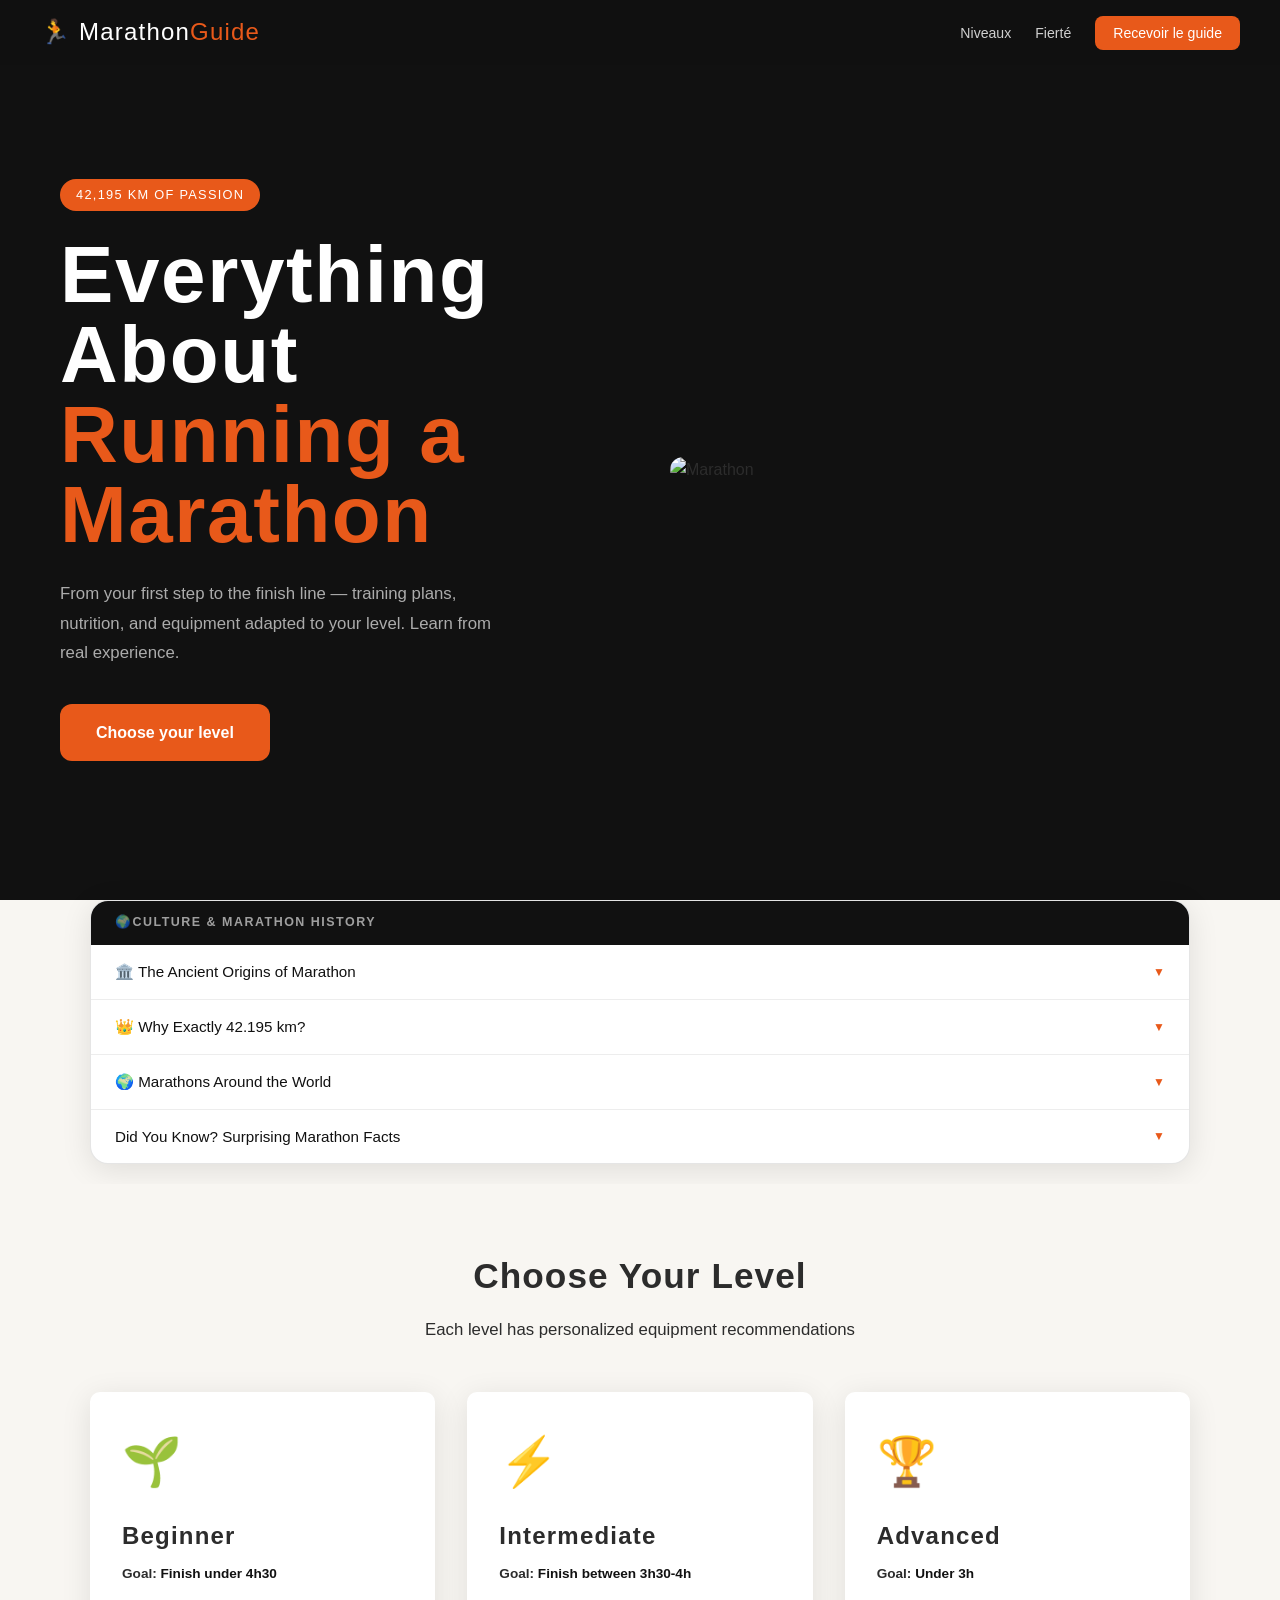
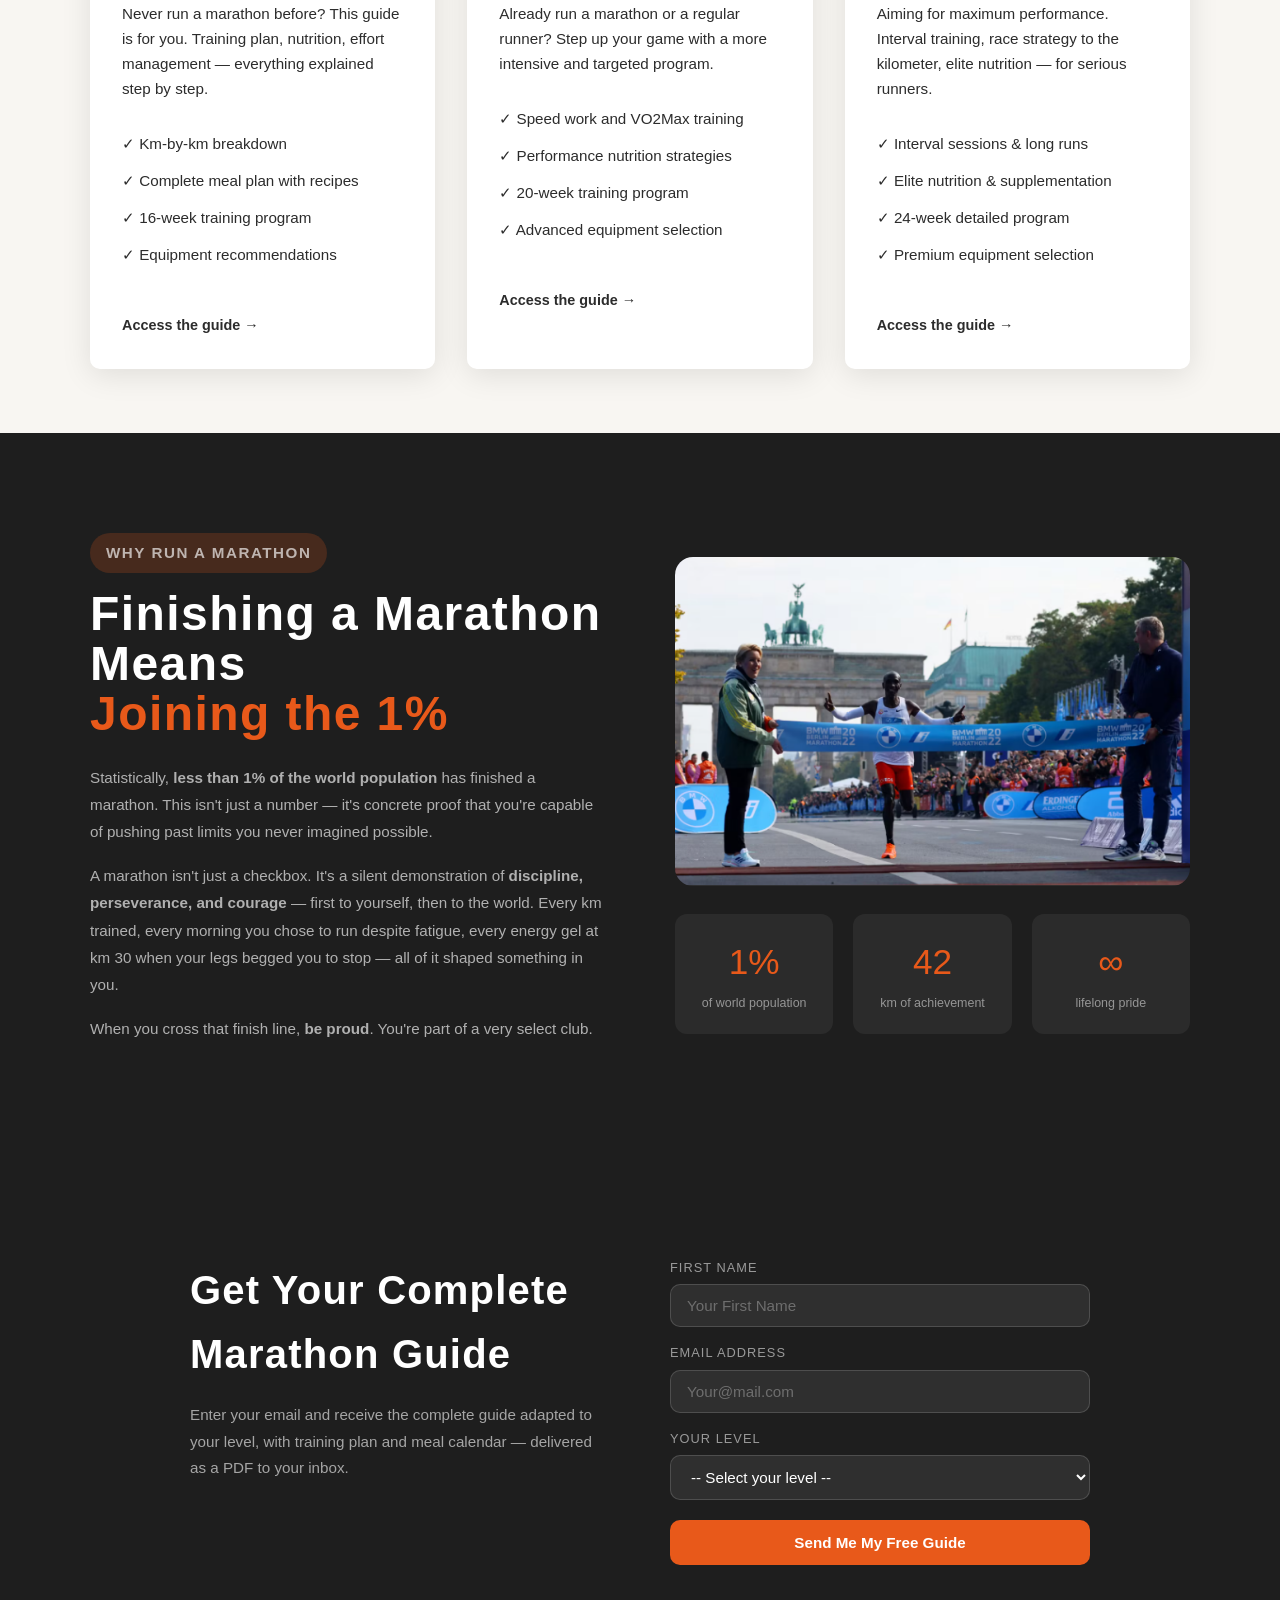
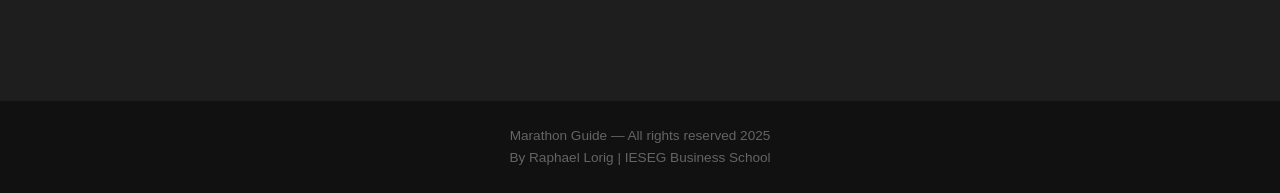
==== commit a9a12397: "Update index.html" ====
--- a/index.html
+++ b/index.html
@@ -6,7 +6,7 @@
   <title>Marathon Guide – Everything You Need to Know About Marathon Running</title>
   <link rel="preconnect" href="https://fonts.googleapis.com">
   <link href="https://fonts.googleapis.com/css2?family=Bebas+Neue&family=Lora:ital,wght@0,400;0,600;1,400&family=DM+Sans:wght@300;400;500&display=swap" rel="stylesheet">
-  <link rel="stylesheet" href="css/style.css">
+  <link rel="stylesheet" href="style.css">
 </head>
 <body>
 
@@ -29,7 +29,7 @@
       <a href="#niveaux" class="btn-hero">Choose your level</a>
     </div>
     <div class="hero-visual">
-      <img src="images/course.JPG" alt="Marathon" style="width:100%; height:420px; object-fit:cover; border-radius:18px;">
+      <img src="course.JPG" alt="Marathon" style="width:100%; height:420px; object-fit:cover; border-radius:18px;">
     </div>
   </header>
 
@@ -154,7 +154,7 @@
         <p>When you cross that finish line, <strong>be proud</strong>. You're part of a very select club.</p>
       </div>
       <div class="pride-visual">
-        <img src="images/Finish.png" alt="Ligne d'arrivée" style="width:100%; border-radius:18px; object-fit:cover;">
+        <img src="Finish.png" alt="Ligne d'arrivée" style="width:100%; border-radius:18px; object-fit:cover;">
         <div class="pride-stats-row">
          <div class="pride-stat"><span>1%</span><p>of world population</p></div>
           <div class="pride-stat"><span>42</span><p>km of achievement</p></div>
--- a/style.css
+++ b/style.css
@@ -0,0 +1,969 @@
+/* ===========================
+   VARIABLES & RESET
+=========================== */
+*, *::before, *::after { box-sizing: border-box; margin: 0; padding: 0; }
+
+:root {
+  --orange: #e8591a;
+  --orange-dark: #c44a10;
+  --orange-light: #fff0e8;
+  --green: #2d6a4f;
+  --blue: #1a3a6b;
+  --gold: #f4a800;
+  --dark: #111111;
+  --dark2: #1e1e1e;
+  --text: #2c2c2c;
+  --muted: #666;
+  --light: #f8f6f2;
+  --white: #ffffff;
+  --radius: 18px;
+  --shadow: 0 6px 30px rgba(0,0,0,0.10);
+  --shadow-lg: 0 12px 50px rgba(0,0,0,0.18);
+}
+
+html { scroll-behavior: smooth; }
+
+body {
+  font-family: 'DM Sans', sans-serif;
+  color: var(--text);
+  background: var(--light);
+  line-height: 1.6;
+}
+
+/* ===========================
+   NAVBAR
+=========================== */
+.navbar {
+  position: fixed; top: 0; left: 0; right: 0; z-index: 100;
+  display: flex; align-items: center; justify-content: space-between;
+  padding: 0 40px; height: 65px;
+  background: rgba(17,17,17,0.96);
+  backdrop-filter: blur(10px);
+}
+
+.nav-logo {
+  font-family: 'Bebas Neue', sans-serif;
+  font-size: 1.5rem; color: var(--white);
+  text-decoration: none; letter-spacing: 0.05em;
+}
+.nav-logo span { color: var(--orange); }
+
+.nav-links { display: flex; align-items: center; gap: 24px; list-style: none; }
+.nav-links a { color: rgba(255,255,255,0.8); text-decoration: none; font-size: 0.88rem; transition: color 0.2s; }
+.nav-links a:hover { color: var(--white); }
+
+.nav-cta {
+  background: var(--orange) !important; color: var(--white) !important;
+  padding: 9px 18px; border-radius: 8px; font-weight: 500 !important;
+}
+.nav-cta:hover { background: var(--orange-dark) !important; }
+
+/* ===========================
+   HERO
+=========================== */
+.hero {
+  min-height: 100vh; display: flex; align-items: center;
+  background: var(--dark); padding: 100px 60px 60px; gap: 60px;
+}
+.hero-content { flex: 1; max-width: 560px; }
+
+.hero-tag {
+  display: inline-block; background: var(--orange); color: white;
+  font-size: 0.8rem; font-weight: 500; letter-spacing: 0.1em;
+  text-transform: uppercase; padding: 6px 16px; border-radius: 50px; margin-bottom: 24px;
+}
+
+.hero h1 {
+  font-family: 'Bebas Neue', sans-serif;
+  font-size: 5rem; line-height: 1; color: var(--white);
+  margin-bottom: 24px; letter-spacing: 0.02em;
+}
+.hero h1 span { color: var(--orange); }
+
+.hero-sub {
+  font-size: 1.05rem; color: rgba(255,255,255,0.65);
+  line-height: 1.75; margin-bottom: 36px; max-width: 440px;
+}
+
+.btn-hero {
+  display: inline-block; background: var(--orange); color: var(--white);
+  font-size: 1rem; font-weight: 600; padding: 16px 36px; border-radius: 12px;
+  text-decoration: none; transition: background 0.2s, transform 0.15s;
+}
+.btn-hero:hover { background: var(--orange); transform: translateY(-2px); }
+
+.hero-visual { flex: 1; }
+
+/* ===========================
+   SECTION HISTOIRE
+=========================== */
+.histoire-section {
+  background: var(--dark); padding: 100px 60px;
+}
+
+.histoire-inner {
+  max-width: 1100px; margin: 0 auto;
+  display: grid; grid-template-columns: 1.4fr 1fr; gap: 70px; align-items: start;
+}
+
+.section-tag {
+  display: inline-block; background: rgba(232,89,26,0.2); color: var(--orange);
+  font-size: 0.8rem; font-weight: 600; letter-spacing: 0.1em;
+  text-transform: uppercase; padding: 6px 16px; border-radius: 50px; margin-bottom: 16px;
+}
+
+.histoire-text h2 {
+  font-family: 'Bebas Neue', sans-serif;
+  font-size: 2.8rem; color: var(--dark); letter-spacing: 0.03em; margin-bottom: 20px;
+}
+
+.histoire-text p {
+  color: rgba(255,255,255,0.65); font-size: 0.95rem; line-height: 1.8; margin-bottom: 16px;
+}
+
+/* Encadré fun fact */
+.funfact-box {
+  display: flex; gap: 16px; align-items: flex-start;
+  background: rgba(244,168,0,0.12); border-left: 3px solid var(--gold);
+  border-radius: 12px; padding: 20px; margin: 24px 0;
+}
+
+.funfact-icon { font-size: 2rem; flex-shrink: 0; }
+
+.funfact-box strong { color: var(--gold); display: block; margin-bottom: 6px; font-size: 0.95rem; }
+.funfact-box p { color: rgba(255,255,255,0.65); font-size: 0.88rem; line-height: 1.65; margin: 0; }
+
+/* Statistiques côté droit */
+.histoire-stats {
+  display: flex; flex-direction: column; gap: 16px;
+}
+
+.stat-card {
+  background: rgba(255,255,255,0.06); border: 1px solid rgba(255,255,255,0.1);
+  border-radius: 14px; padding: 24px;
+}
+
+.stat-number {
+  font-family: 'Bebas Neue', sans-serif;
+  font-size: 3rem; color: var(--orange); letter-spacing: 0.02em; line-height: 1;
+}
+
+.stat-label { color: rgba(255,255,255,0.5); font-size: 0.85rem; margin-top: 4px; }
+
+/* ===========================
+   SECTION NIVEAUX
+=========================== */
+.niveaux { padding: 100px 40px; background: var(--light); }
+
+.section-header { text-align: center; margin-bottom: 60px; }
+.section-header h2 {
+  font-family: 'Bebas Neue', sans-serif;
+  font-size: 3rem; color: var(--dark); letter-spacing: 0.03em; margin-bottom: 12px;
+}
+.section-header p { color: var(--muted); font-size: 1rem; }
+
+.cards-grid {
+  display: grid; grid-template-columns: repeat(3, 1fr);
+  gap: 28px; max-width: 1100px; margin: 0 auto;
+}
+
+.level-card {
+  background: var(--white); border-radius: var(--radius); padding: 36px 28px;
+  text-decoration: none; color: var(--text); box-shadow: var(--shadow);
+  transition: transform 0.25s, box-shadow 0.25s;
+  position: relative; overflow: hidden; display: block;
+  animation: fadeUp 0.6s ease both;
+}
+.level-card:hover { transform: translateY(-6px); box-shadow: var(--shadow-lg); }
+
+.card-badge {
+  position: absolute; top: 18px; right: 18px;
+  font-size: 0.75rem; font-weight: 600; letter-spacing: 0.08em;
+  text-transform: uppercase; padding: 4px 12px; border-radius: 50px;
+  background: var(--orange-light); color: var(--orange);
+}
+
+.card-icon { font-size: 2.5rem; margin-bottom: 16px; display: block; }
+
+.level-card h3 {
+  font-family: 'Bebas Neue', sans-serif;
+  font-size: 1.8rem; letter-spacing: 0.05em; margin-bottom: 10px;
+}
+
+.debutant h3 { color: var(--green); }
+.intermediaire h3 { color: var(--orange); }
+.pro h3 { color: var(--gold); }
+
+.card-goal { font-size: 0.85rem; color: var(--muted); margin-bottom: 14px; }
+.card-goal strong { color: var(--dark); }
+.card-desc { font-size: 0.9rem; color: var(--muted); line-height: 1.65; margin-bottom: 20px; }
+
+.card-topics { list-style: none; margin-bottom: 24px; }
+.card-topics li { font-size: 0.85rem; color: var(--text); padding: 4px 0; }
+
+.card-cta { display: inline-block; font-size: 0.9rem; font-weight: 600; color: var(--orange); transition: letter-spacing 0.2s; }
+.level-card:hover .card-cta { letter-spacing: 0.03em; }
+
+.level-card:nth-child(1) { animation-delay: 0.1s; }
+.level-card:nth-child(2) { animation-delay: 0.2s; }
+.level-card:nth-child(3) { animation-delay: 0.3s; }
+
+/* ===========================
+   SECTION FIERTÉ
+=========================== */
+.pride-section {
+  background: var(--dark2); padding: 100px 60px;
+}
+
+.pride-inner {
+  max-width: 1100px; margin: 0 auto;
+  display: grid; grid-template-columns: 1fr 1fr; gap: 70px; align-items: center;
+}
+
+.pride-text h2 {
+  font-family: 'Bebas Neue', sans-serif;
+  font-size: 3rem; color: var(--white); letter-spacing: 0.03em;
+  line-height: 1.05; margin-bottom: 24px;
+}
+.pride-text h2 span { color: var(--orange); }
+.pride-text p { color: rgba(255,255,255,0.65); font-size: 0.95rem; line-height: 1.8; margin-bottom: 16px; }
+
+.pride-stats-row {
+  display: flex; gap: 20px; margin-top: 20px;
+}
+
+.pride-stat {
+  background: rgba(255,255,255,0.06); border-radius: 12px;
+  padding: 20px; text-align: center; flex: 1;
+}
+
+.pride-stat span {
+  font-family: 'Bebas Neue', sans-serif;
+  font-size: 2.2rem; color: var(--orange); display: block;
+}
+
+.pride-stat p { color: rgba(255,255,255,0.5); font-size: 0.78rem; margin-top: 4px; }
+
+/* ===========================
+   CONTACT
+=========================== */
+.contact { background: var(--dark2); padding: 100px 40px; }
+
+.contact-inner {
+  max-width: 900px; margin: 0 auto;
+  display: grid; grid-template-columns: 1fr 1fr; gap: 60px; align-items: start;
+}
+
+.contact-text h2 {
+  font-family: 'Bebas Neue', sans-serif;
+  font-size: 2.5rem; color: var(--white); letter-spacing: 0.03em; margin-bottom: 16px;
+}
+.contact-text p { color: rgba(255,255,255,0.6); font-size: 0.95rem; line-height: 1.75; }
+
+.contact-form { display: flex; flex-direction: column; gap: 16px; }
+
+.form-group { display: flex; flex-direction: column; gap: 6px; }
+
+.form-group label {
+  font-size: 0.8rem; font-weight: 500;
+  color: rgba(255,255,255,0.55); text-transform: uppercase; letter-spacing: 0.08em;
+}
+
+.form-group input, .form-group select {
+  background: rgba(255,255,255,0.08); border: 1px solid rgba(255,255,255,0.15);
+  border-radius: 10px; padding: 12px 16px; color: var(--white);
+  font-size: 0.95rem; font-family: 'DM Sans', sans-serif; outline: none; transition: border-color 0.2s;
+}
+.form-group input::placeholder { color: rgba(255,255,255,0.3); }
+.form-group input:focus, .form-group select:focus { border-color: var(--orange); }
+.form-group select option { background: var(--dark2); }
+
+.btn-submit {
+  background: var(--orange); color: var(--white); border: none;
+  border-radius: 10px; padding: 14px; font-size: 0.95rem; font-weight: 600;
+  font-family: 'DM Sans', sans-serif; cursor: pointer; transition: background 0.2s, transform 0.15s; margin-top: 4px;
+}
+.btn-submit:hover { background: var(--orange-dark); transform: translateY(-2px); }
+.form-note { font-size: 0.85rem; min-height: 20px; text-align: center; }
+
+/* ===========================
+   FOOTER
+=========================== */
+.footer {
+  background: var(--dark); text-align: center; padding: 24px;
+  color: rgba(255,255,255,0.35); font-size: 0.85rem;
+}
+
+/* ===========================
+   PAGES INTÉRIEURES
+=========================== */
+.inner-hero {
+  padding: 130px 60px 70px; background: var(--dark);
+  position: relative; overflow: hidden;
+}
+
+.debutant-bg { border-bottom: 4px solid var(--green); }
+.intermediaire-bg { border-bottom: 4px solid var(--orange); }
+.pro-bg { border-bottom: 4px solid var(--gold); }
+
+.inner-hero-content { position: relative; z-index: 1; max-width: 700px; }
+
+.level-tag {
+  display: inline-block; padding: 6px 18px; border-radius: 50px;
+  font-size: 0.85rem; font-weight: 600; margin-bottom: 20px;
+  background: rgba(255,255,255,0.12); color: var(--white);
+}
+
+.inner-hero h1 {
+  font-family: 'Bebas Neue', sans-serif;
+  font-size: 4rem; color: var(--white); letter-spacing: 0.03em;
+  margin-bottom: 14px; line-height: 1;
+}
+.inner-hero p { color: rgba(255,255,255,0.65); font-size: 1rem; }
+.inner-hero p strong { color: var(--white); }
+
+/* Onglets de navigation intérieure */
+.tab-nav {
+  background: var(--dark2); display: flex; gap: 0;
+  border-bottom: 1px solid rgba(255,255,255,0.08); position: sticky; top: 65px; z-index: 90;
+  overflow-x: auto;
+}
+
+.tab-link {
+  color: rgba(255,255,255,0.5); text-decoration: none; font-size: 0.88rem; font-weight: 500;
+  padding: 16px 24px; border-bottom: 3px solid transparent; white-space: nowrap;
+  transition: color 0.2s, border-color 0.2s;
+}
+.tab-link:hover, .tab-link.active { color: var(--white); border-bottom-color: var(--orange); }
+
+.inner-main { max-width: 960px; margin: 0 auto; padding: 0 30px; }
+
+/* Blocs de contenu */
+.content-block { padding: 70px 0; border-bottom: 1px solid rgba(0,0,0,0.08); }
+
+.content-block h2 {
+  font-family: 'Bebas Neue', sans-serif;
+  font-size: 2.2rem; letter-spacing: 0.04em; color: var(--dark); margin-bottom: 14px;
+}
+.content-block > p {
+  color: var(--muted); margin-bottom: 36px; font-size: 0.97rem; max-width: 700px;
+}
+
+/* ===========================
+   TIMELINE
+=========================== */
+.timeline { display: flex; flex-direction: column; position: relative; }
+
+.timeline::before {
+  content: ''; position: absolute; left: 68px; top: 0; bottom: 0;
+  width: 2px; background: linear-gradient(to bottom, var(--orange), var(--orange-light));
+}
+
+.timeline-item { display: flex; gap: 28px; padding: 20px 0; align-items: flex-start; position: relative; }
+
+.timeline-km {
+  min-width: 90px; background: var(--orange); color: white;
+  font-size: 0.75rem; font-weight: 700; text-align: center;
+  padding: 8px 10px; border-radius: 8px; position: relative; z-index: 1; flex-shrink: 0;
+}
+.wall .timeline-km { background: #c0392b; }
+
+.timeline-info { background: var(--white); border-radius: 12px; padding: 18px 22px; box-shadow: var(--shadow); flex: 1; }
+.timeline-info h4 { font-weight: 600; font-size: 0.97rem; margin-bottom: 8px; color: var(--dark); }
+.timeline-info p { font-size: 0.88rem; color: var(--muted); line-height: 1.65; }
+
+/* ===========================
+   NUTRITION
+=========================== */
+.nutrition-grid { display: grid; grid-template-columns: repeat(2, 1fr); gap: 20px; }
+
+.nutrition-card { background: var(--white); border-radius: var(--radius); padding: 28px 24px; box-shadow: var(--shadow); }
+.highlight-card { border: 2px solid var(--orange); }
+
+.nutrition-phase {
+  display: inline-block; background: var(--orange-light); color: var(--orange);
+  font-size: 0.72rem; font-weight: 700; text-transform: uppercase;
+  letter-spacing: 0.1em; padding: 4px 12px; border-radius: 50px; margin-bottom: 12px;
+}
+
+.nutrition-card h4 { font-weight: 600; font-size: 1rem; margin-bottom: 14px; color: var(--dark); }
+
+.nutrition-card ul { list-style: none; display: flex; flex-direction: column; gap: 8px; }
+.nutrition-card li { font-size: 0.87rem; color: var(--text); line-height: 1.5; }
+
+/* ===========================
+   LÉGENDE ALLURES
+=========================== */
+.pace-legend {
+  display: flex; flex-wrap: wrap; gap: 16px;
+  background: var(--white); border-radius: 12px;
+  padding: 16px 20px; margin-bottom: 24px;
+  box-shadow: var(--shadow);
+}
+
+.pace-item { display: flex; align-items: center; gap: 8px; font-size: 0.85rem; color: var(--text); }
+
+.pace-dot {
+  width: 12px; height: 12px; border-radius: 50%; flex-shrink: 0;
+}
+.pace-dot.footing { background: #6c9; }
+.pace-dot.marathon { background: var(--orange); }
+.pace-dot.accel { background: #e74c3c; }
+.pace-dot.lent { background: #3498db; }
+
+/* ===========================
+   TABLEAU ENTRAÎNEMENT
+=========================== */
+.training-table-wrap {
+  overflow-x: auto; border-radius: var(--radius);
+  box-shadow: var(--shadow); margin-bottom: 16px;
+}
+
+.training-table { width: 100%; border-collapse: collapse; background: var(--white); font-size: 0.84rem; }
+
+.training-table thead { background: var(--dark); color: var(--white); }
+.training-table th { padding: 14px 16px; text-align: left; font-weight: 500; font-size: 0.82rem; letter-spacing: 0.04em; }
+
+.training-table td { padding: 12px 16px; border-bottom: 1px solid rgba(0,0,0,0.06); color: var(--text); vertical-align: top; }
+.training-table td small { color: var(--orange); font-size: 0.78rem; display: block; margin-top: 3px; }
+
+.training-table tbody tr:nth-child(even) { background: var(--light); }
+.training-table tr.taper td { color: var(--orange); font-style: italic; }
+.training-table tbody tr:last-child td { font-weight: 600; }
+
+.table-note { font-size: 0.85rem; color: var(--muted); }
+
+/* ===========================
+   ÉQUIPEMENT
+=========================== */
+.equip-grid { display: grid; grid-template-columns: repeat(2, 1fr); gap: 20px; }
+
+.equip-card { background: var(--white); border-radius: var(--radius); padding: 28px 24px; box-shadow: var(--shadow); }
+
+.equip-icon { font-size: 2rem; margin-bottom: 12px; display: block; }
+.equip-card h4 { font-weight: 600; font-size: 1rem; margin-bottom: 10px; color: var(--dark); }
+.equip-card p { font-size: 0.88rem; color: var(--muted); line-height: 1.65; margin-bottom: 12px; }
+
+.equip-tip {
+  background: #f0f8f0; border-left: 3px solid #6c9; border-radius: 8px;
+  padding: 12px 14px; font-size: 0.84rem; color: var(--text); line-height: 1.6;
+}
+
+.equip-warning {
+  background: #fff5f0; border-left: 3px solid var(--orange); border-radius: 8px;
+  padding: 12px 14px; font-size: 0.84rem; color: var(--text); line-height: 1.6; margin-bottom: 10px;
+}
+/* ===========================
+   EQUIPMENT SECTION
+=========================== */
+     .equipment-section {
+      padding: 4rem 2rem;
+      background: var(--light-bg);
+      margin: 3rem 0;
+    }
+
+    .equipment-container {
+      max-width: 1200px;
+      margin: 0 auto;
+    }
+
+    .equipment-category {
+      margin-bottom: 4rem;
+      background: white;
+      padding: 2rem;
+      border-radius: 10px;
+      box-shadow: 0 2px 8px rgba(0,0,0,0.08);
+    }
+
+    .category-title {
+      font-size: 1.8rem;
+      margin-bottom: 1.5rem;
+      color: var(--primary);
+      border-bottom: 3px solid var(--accent);
+      padding-bottom: 0.8rem;
+    }
+/* ===== EQUIPMENT SECTION ===== */
+    .equipment-section {
+      padding: 4rem 2rem;
+      background: var(--light-bg);
+      margin: 3rem 0;
+    }
+
+    .equipment-container {
+      max-width: 1200px;
+      margin: 0 auto;
+    }
+
+    .equipment-category {
+      margin-bottom: 4rem;
+      background: white;
+      padding: 2rem;
+      border-radius: 10px;
+      box-shadow: 0 2px 8px rgba(0,0,0,0.08);
+    }
+
+    .category-title {
+      font-size: 1.8rem;
+      margin-bottom: 1.5rem;
+      color: var(--primary);
+      border-bottom: 3px solid var(--accent);
+      padding-bottom: 0.8rem;
+    }
+
+    /* TABS SYSTEM */
+    .tabs-wrapper {
+      margin-bottom: 2rem;
+    }
+
+    .tabs-buttons {
+      display: flex;
+      gap: 0.5rem;
+      flex-wrap: wrap;
+      margin-bottom: 1.5rem;
+      border-bottom: 2px solid var(--border);
+    }
+
+    .tab-btn {
+      padding: 0.8rem 1.5rem;
+      border: none;
+      background: transparent;
+      color: var(--text-light);
+      font-weight: 600;
+      cursor: pointer;
+      font-size: 0.95rem;
+      border-bottom: 3px solid transparent;
+      transition: all 0.3s;
+      margin-bottom: -2px;
+    }
+
+    .tab-btn:hover {
+      color: var(--accent);
+    }
+
+    .tab-btn.active {
+      color: var(--accent);
+      border-bottom-color: var(--accent);
+    }
+
+    .tab-content {
+      display: none;
+      animation: fadeIn 0.3s ease;
+    }
+
+    .tab-content.active {
+      display: block;
+    }
+
+    @keyframes fadeIn {
+      from { opacity: 0; }
+      to { opacity: 1; }
+    }
+
+    /* PRODUCT CARD */
+    .product-card {
+      background: var(--light-bg);
+      padding: 1.5rem;
+      border-radius: 8px;
+      margin-bottom: 1rem;
+      border-left: 4px solid var(--accent);
+    }
+
+    .product-name {
+      font-size: 1.1rem;
+      font-weight: 700;
+      color: var(--primary);
+      margin-bottom: 0.5rem;
+    }
+
+    .product-price {
+      color: var(--accent);
+      font-weight: 600;
+      font-size: 1rem;
+      margin-bottom: 0.8rem;
+    }
+
+    .product-desc {
+      color: var(--text-light);
+      font-size: 0.95rem;
+      line-height: 1.6;
+      margin-bottom: 1rem;
+    }
+
+    .amazon-btn {
+      display: inline-block;
+      background: var(--accent);
+      color: white;
+      padding: 0.6rem 1.2rem;
+      border-radius: 4px;
+      text-decoration: none;
+      font-weight: 600;
+      font-size: 0.85rem;
+      transition: background 0.3s;
+    }
+
+    .amazon-btn:hover {
+      background: #d63031;
+    }
+
+/* ===========================
+   ANIMATION
+=========================== */
+@keyframes fadeUp {
+  from { opacity: 0; transform: translateY(24px); }
+  to   { opacity: 1; transform: translateY(0); }
+}
+
+/* ===========================
+   ACCORDÉON CULTURE
+=========================== */
+.accordion-section {
+  background: var(--light);
+  padding: 0 40px 20px;
+}
+
+.accordion-wrap {
+  max-width: 1100px;
+  margin: 0 auto;
+  border: 1px solid rgba(0,0,0,0.10);
+  border-radius: var(--radius);
+  overflow: hidden;
+  background: var(--white);
+  box-shadow: var(--shadow);
+}
+
+
+/* Label en haut de l'accordéon */
+.accordion-label {
+  background: var(--dark);
+  color: rgba(255,255,255,0.6);
+  font-size: 0.78rem;
+  font-weight: 600;
+  letter-spacing: 0.12em;
+  text-transform: uppercase;
+  padding: 12px 24px;
+}
+
+/* Chaque item */
+.accordion-item {
+  border-bottom: 1px solid rgba(0,0,0,0.07);
+}
+.accordion-item:last-child { border-bottom: none; }
+
+/* Bouton cliquable */
+.accordion-btn {
+  width: 100%;
+  display: flex;
+  justify-content: space-between;
+  align-items: center;
+  padding: 18px 24px;
+  background: none;
+  border: none;
+  cursor: pointer;
+  font-family: 'DM Sans', sans-serif;
+  font-size: 0.95rem;
+  font-weight: 500;
+  color: var(--dark);
+  text-align: left;
+  transition: background 0.2s;
+}
+.accordion-btn:hover { background: var(--light); }
+
+.accordion-arrow {
+  font-size: 0.75rem;
+  color: var(--orange);
+  transition: transform 0.3s;
+  flex-shrink: 0;
+  margin-left: 12px;
+}
+
+/* Corps dépliable */
+.accordion-body {
+  max-height: 0;
+  overflow: hidden;
+  transition: max-height 0.4s ease, padding 0.3s ease;
+  padding: 0 24px;
+}
+
+.accordion-body.open {
+  max-height: 400px;
+  padding: 0 24px 20px;
+}
+
+.accordion-body p {
+  font-size: 0.9rem;
+  color: var(--muted);
+  line-height: 1.75;
+}
+
+.accordion-body li {
+  font-size: 0.9rem;
+  color: var(--muted);
+  line-height: 1.7;
+}
+
+/* ===========================
+   RESPONSIVE
+=========================== */
+@media (max-width: 900px) {
+  .hero { flex-direction: column; padding: 100px 30px 60px; }
+  .hero h1 { font-size: 3.5rem; }
+  .cards-grid { grid-template-columns: 1fr; }
+  .contact-inner { grid-template-columns: 1fr; gap: 40px; }
+  .nutrition-grid { grid-template-columns: 1fr; }
+  .equip-grid { grid-template-columns: 1fr; }
+  .inner-hero { padding: 110px 30px 50px; }
+  .inner-hero h1 { font-size: 2.8rem; }
+  .navbar { padding: 0 20px; }
+  .nav-links { gap: 12px; }
+  .histoire-inner { grid-template-columns: 1fr; }
+  .pride-inner { grid-template-columns: 1fr; }
+  .pride-stats-row { flex-direction: column; }
+  .pace-legend { flex-direction: column; gap: 8px; }
+}
+
+< <style>
+    /* ===== RESET & VARIABLES ===== */
+   
+    :root {
+      --primary: #1a1a1a;
+      --accent: #e74c3c;
+      --light-bg: #f8f9fa;
+      --text: #333;
+      --text-light: #666;
+      --border: #e0e0e0;
+      --success: #27ae60;
+    }
+
+    body {
+      font-family: 'DM Sans', 'Lora', sans-serif;
+      color: var(--text);
+      line-height: 1.6;
+      background-color: #fff;
+    }
+    /* ===== SECTION LEVELS ===== */
+    .niveaux {
+      padding: 4rem 2rem;
+      max-width: 1400px;
+      margin: 0 auto;
+    }
+
+    .section-header {
+      text-align: center;
+      max-width: 800px;
+      margin: 0 auto 3rem;
+    }
+
+    .section-header h2 {
+      font-size: 2.2rem;
+      margin-bottom: 0.8rem;
+      color: var(--primary);
+    }
+
+    .section-header p {
+      font-size: 1.05rem;
+      color: var(--text-light);
+    }
+
+    .cards-grid {
+      display: grid;
+      grid-template-columns: repeat(auto-fit, minmax(300px, 1fr));
+      gap: 2rem;
+    }
+
+    .level-card {
+      background: white;
+      border-radius: 10px;
+      padding: 2rem;
+      border: 2px solid var(--border);
+      text-decoration: none;
+      color: inherit;
+      transition: all 0.3s;
+      position: relative;
+      cursor: pointer;
+    }
+
+    .level-card:hover {
+      border-color: var(--accent);
+      box-shadow: 0 10px 30px rgba(0,0,0,0.1);
+      transform: translateY(-5px);
+    }
+
+    .card-badge {
+      position: absolute;
+      top: 1rem;
+      right: 1rem;
+      background: var(--accent);
+      color: white;
+      padding: 0.4rem 0.8rem;
+      border-radius: 4px;
+      font-size: 0.75rem;
+      font-weight: 700;
+      text-transform: uppercase;
+    }
+
+    .card-icon {
+      font-size: 3rem;
+      margin-bottom: 1rem;
+    }
+
+    .level-card h3 {
+      font-size: 1.5rem;
+      margin-bottom: 0.5rem;
+      color: var(--primary);
+    }
+
+    .card-goal {
+      color: var(--accent);
+      font-weight: 600;
+      margin-bottom: 1rem;
+    }
+
+    .card-desc {
+      color: var(--text-light);
+      margin-bottom: 1.5rem;
+      font-size: 0.95rem;
+    }
+
+    .card-topics {
+      list-style: none;
+      margin-bottom: 1.5rem;
+    }
+
+    .card-topics li {
+      padding: 0.4rem 0;
+      color: var(--text-light);
+      font-size: 0.95rem;
+    }
+
+    .card-cta {
+      color: var(--accent);
+      font-weight: 600;
+      margin-top: 1rem;
+    }
+
+    /* ===== EQUIPMENT SECTION ===== */
+    .equipment-section {
+      padding: 4rem 2rem;
+      background: var(--light-bg);
+      margin: 3rem 0;
+    }
+
+    .equipment-container {
+      max-width: 1200px;
+      margin: 0 auto;
+    }
+
+    .equipment-category {
+      margin-bottom: 4rem;
+      background: white;
+      padding: 2rem;
+      border-radius: 10px;
+      box-shadow: 0 2px 8px rgba(0,0,0,0.08);
+    }
+
+    .category-title {
+      font-size: 1.8rem;
+      margin-bottom: 1.5rem;
+      color: var(--primary);
+      border-bottom: 3px solid var(--accent);
+      padding-bottom: 0.8rem;
+    }
+
+    /* TABS SYSTEM */
+    .tabs-wrapper {
+      margin-bottom: 2rem;
+    }
+
+    .tabs-buttons {
+      display: flex;
+      gap: 0.5rem;
+      flex-wrap: wrap;
+      margin-bottom: 1.5rem;
+      border-bottom: 2px solid var(--border);
+    }
+
+    .tab-btn {
+      padding: 0.8rem 1.5rem;
+      border: none;
+      background: transparent;
+      color: var(--text-light);
+      font-weight: 600;
+      cursor: pointer;
+      font-size: 0.95rem;
+      border-bottom: 3px solid transparent;
+      transition: all 0.3s;
+      margin-bottom: -2px;
+    }
+
+    .tab-btn:hover {
+      color: var(--accent);
+    }
+
+    .tab-btn.active {
+      color: var(--accent);
+      border-bottom-color: var(--accent);
+    }
+
+    .tab-content {
+      display: none;
+      animation: fadeIn 0.3s ease;
+    }
+
+    .tab-content.active {
+      display: block;
+    }
+
+    @keyframes fadeIn {
+      from { opacity: 0; }
+      to { opacity: 1; }
+    }
+
+    /* PRODUCT CARD */
+    .product-card {
+      background: var(--light-bg);
+      padding: 1.5rem;
+      border-radius: 8px;
+      margin-bottom: 1rem;
+      border-left: 4px solid var(--accent);
+    }
+
+    .product-name {
+      font-size: 1.1rem;
+      font-weight: 700;
+      color: var(--primary);
+      margin-bottom: 0.5rem;
+    }
+
+    .product-price {
+      color: var(--accent);
+      font-weight: 600;
+      font-size: 1rem;
+      margin-bottom: 0.8rem;
+    }
+
+    .product-desc {
+      color: var(--text-light);
+      font-size: 0.95rem;
+      line-height: 1.6;
+      margin-bottom: 1rem;
+    }
+
+    .amazon-btn {
+      display: inline-block;
+      background: var(--accent);
+      color: white;
+      padding: 0.6rem 1.2rem;
+      border-radius: 4px;
+      text-decoration: none;
+      font-weight: 600;
+      font-size: 0.85rem;
+      transition: background 0.3s;
+    }
+
+    .amazon-btn:hover {
+      background: #d63031;
+    }    
+  </style>
+  </style>
+</head>
+<body>
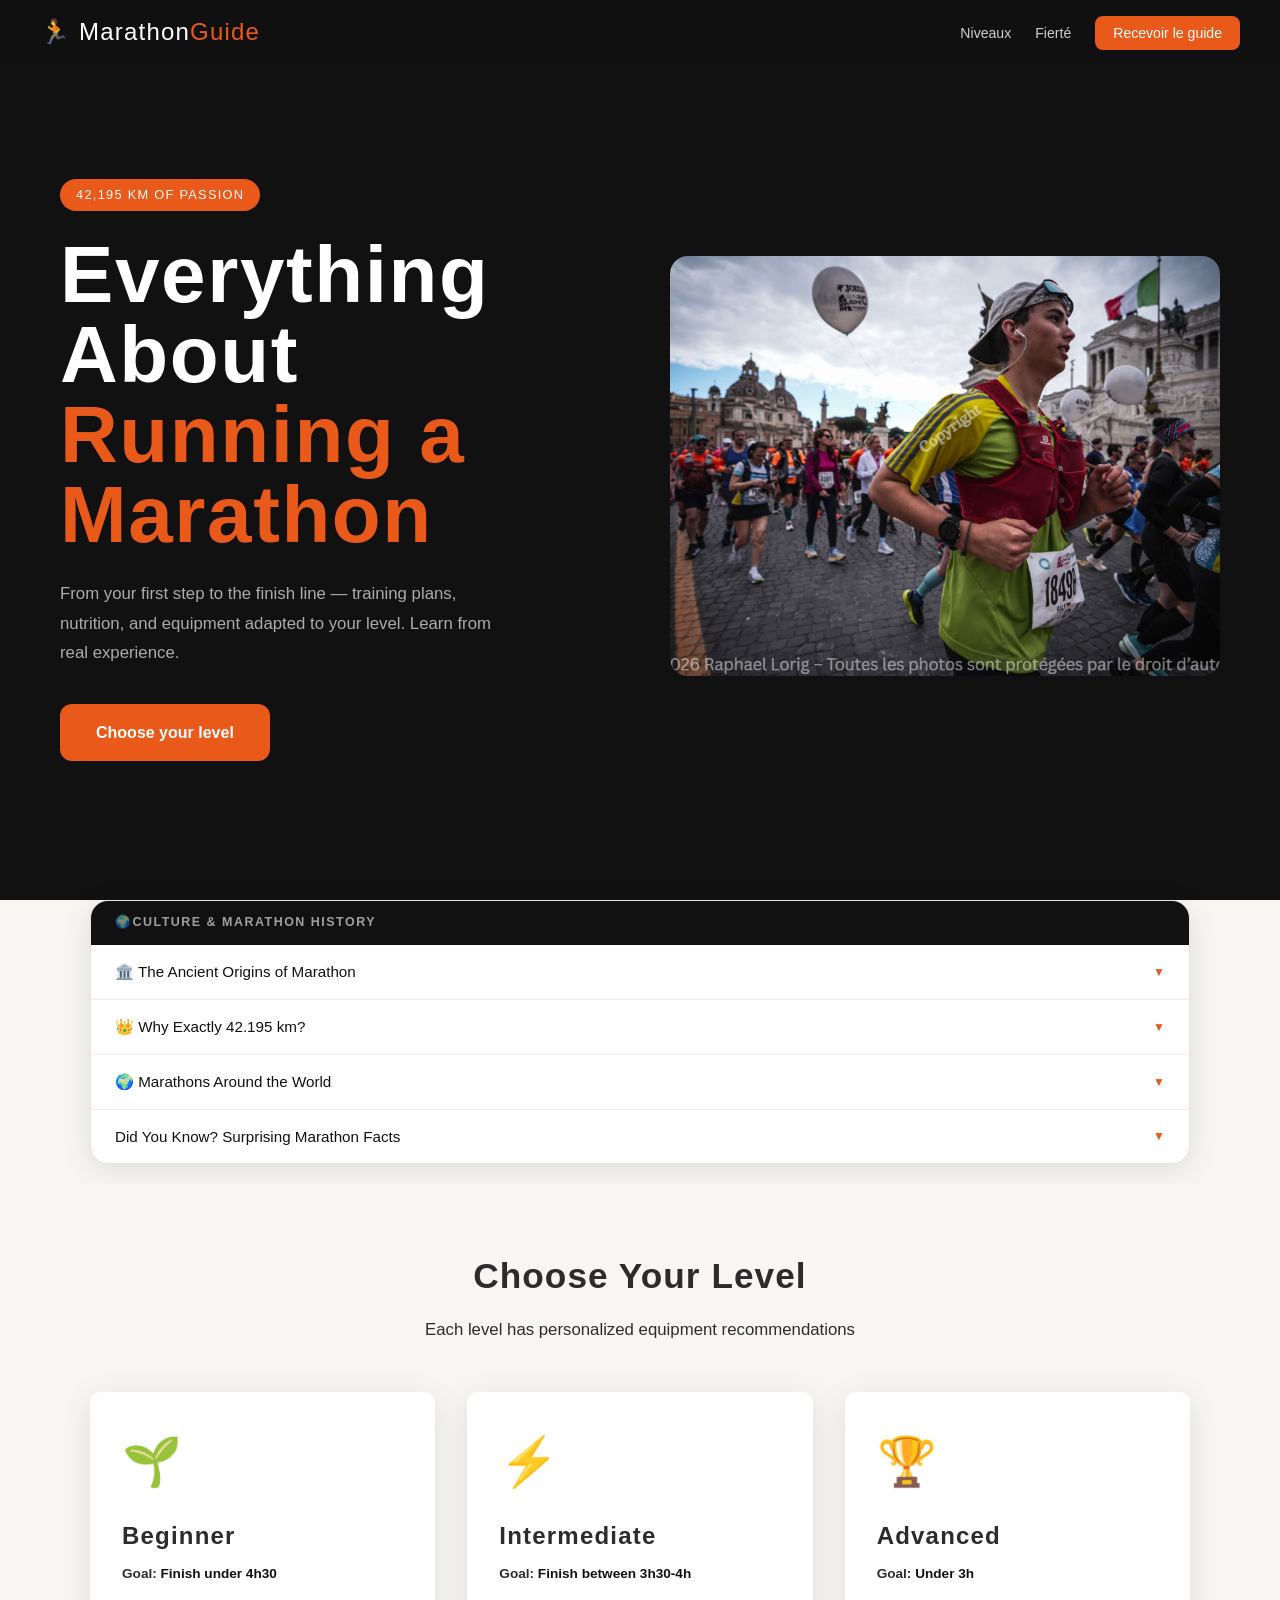
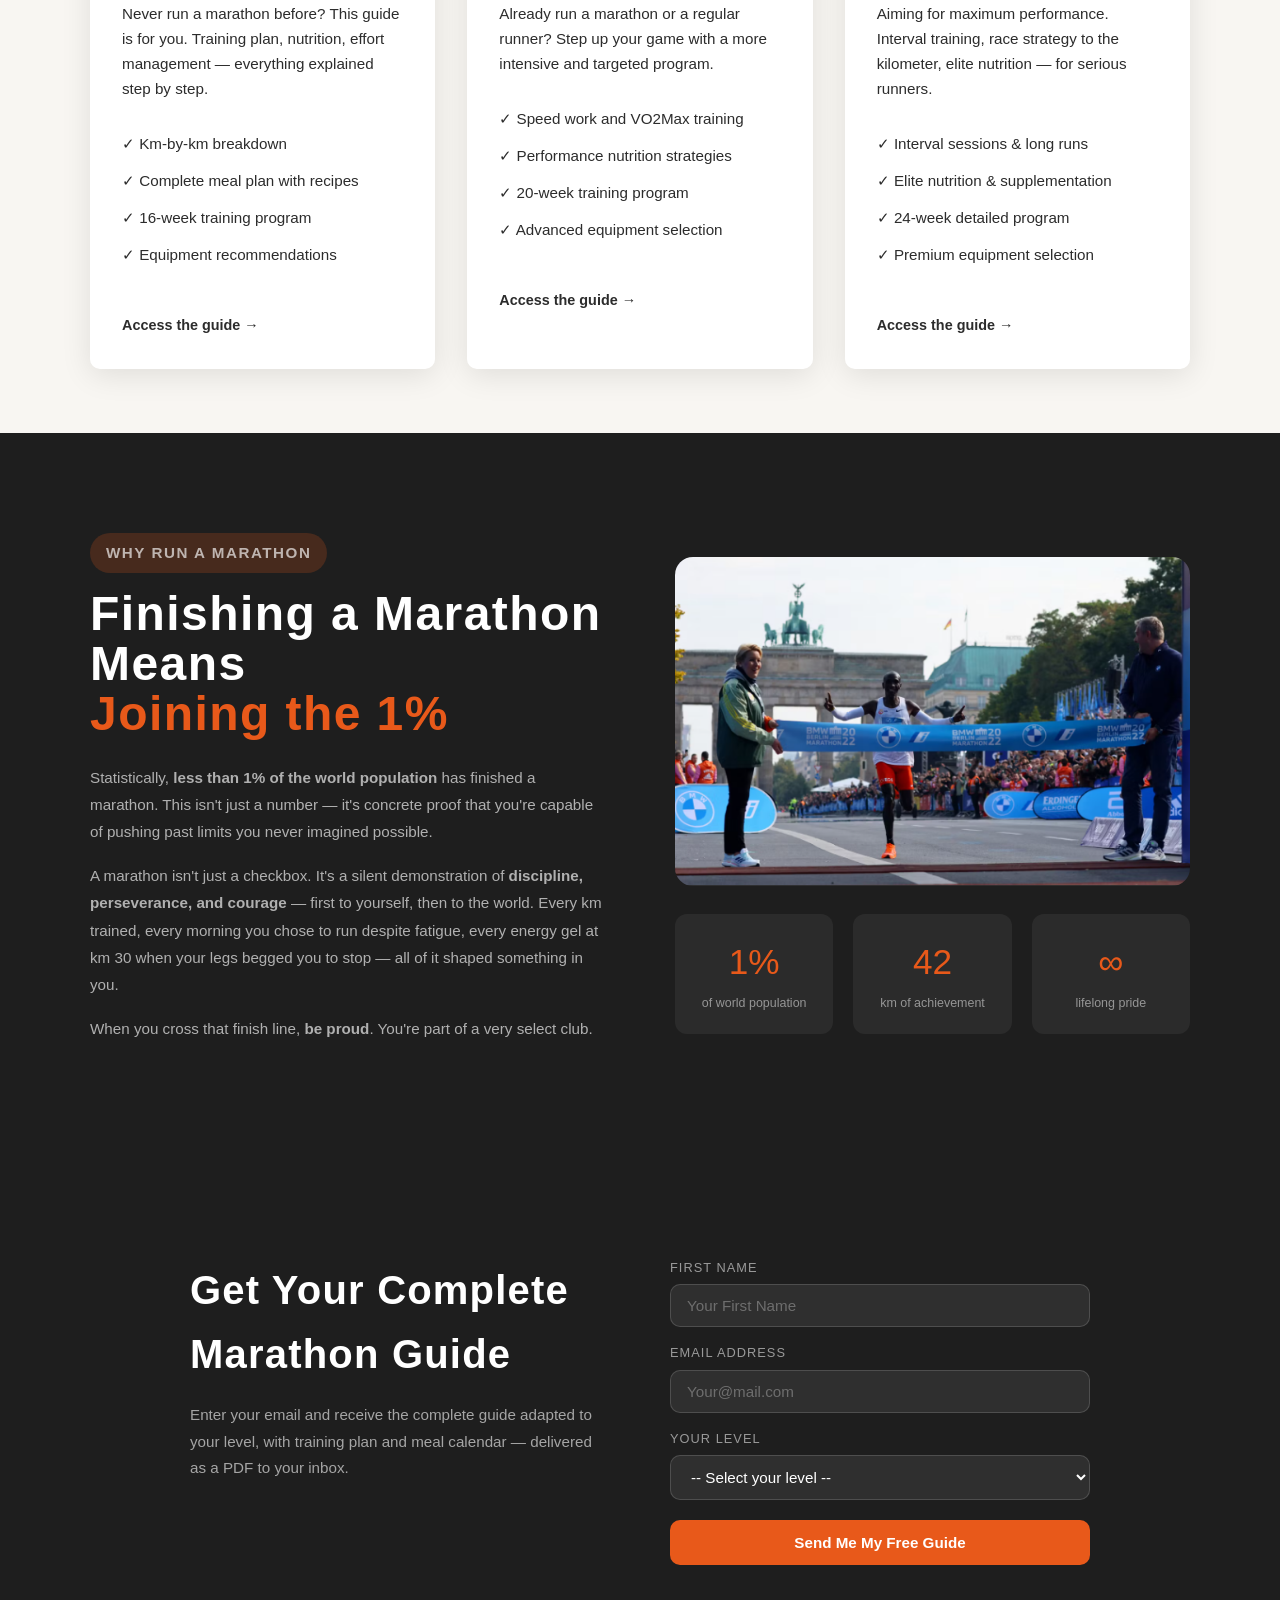
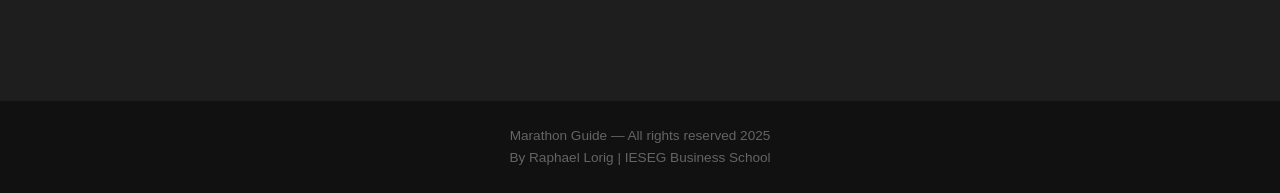
==== commit 19d9b950: "Update index.html" ====
--- a/index.html
+++ b/index.html
@@ -29,7 +29,7 @@
       <a href="#niveaux" class="btn-hero">Choose your level</a>
     </div>
     <div class="hero-visual">
-      <img src="course.JPG" alt="Marathon" style="width:100%; height:420px; object-fit:cover; border-radius:18px;">
+      <img src="Marathon Raph - Photo protégé.png" alt="Marathon" style="width:100%; height:420px; object-fit:cover; border-radius:18px;">
     </div>
   </header>
 
